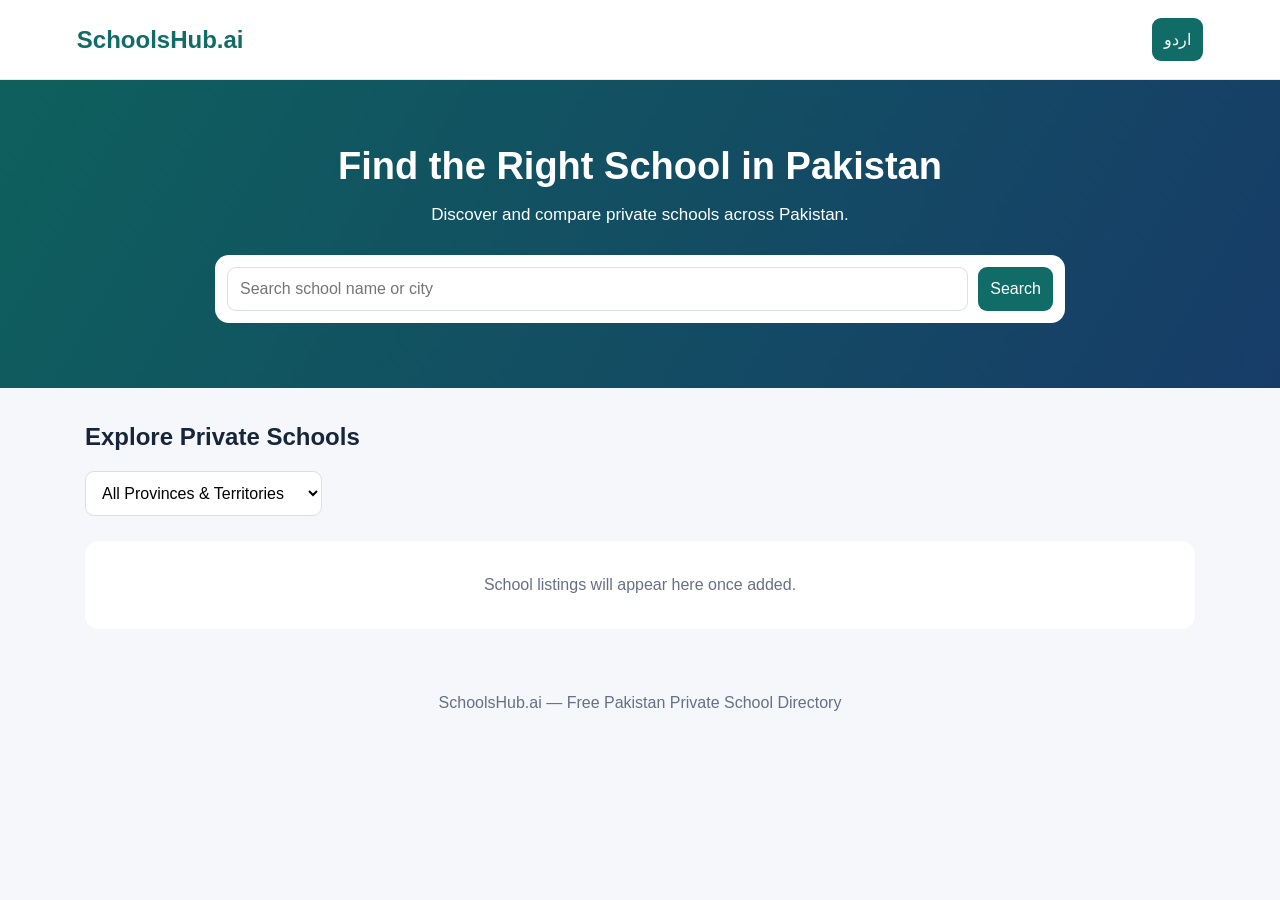
==== index.html @ f43ab143 "Create index.html" ====
<!DOCTYPE html>
<html lang="en">
<head>
<meta charset="UTF-8">
<meta name="viewport" content="width=device-width, initial-scale=1">
<title>SchoolsHub.ai | Pakistan School Directory</title>
<style>
*{box-sizing:border-box}
body{margin:0;font-family:Arial,sans-serif;background:#f5f7fb;color:#17253b}
header{background:#fff;padding:18px 6%;display:flex;justify-content:space-between;align-items:center;border-bottom:1px solid #e5e9f0}
.logo{font-size:24px;font-weight:bold;color:#116b66}
button,select,input{font:inherit;padding:12px;border:1px solid #d8e0e9;border-radius:9px}
button{cursor:pointer;background:#116b66;color:white;border:0}
.hero{background:linear-gradient(120deg,#0e605d,#173c68);color:white;text-align:center;padding:65px 20px}
.hero h1{font-size:38px;margin:0 0 15px}
.hero p{font-size:17px}
.search{display:flex;gap:10px;max-width:850px;margin:30px auto 0;background:white;padding:12px;border-radius:14px}
.search input{flex:1;min-width:0}
main{max-width:1150px;margin:35px auto;padding:0 20px}
.filters{display:flex;gap:12px;flex-wrap:wrap;margin-bottom:25px}
.filters select{background:white;min-width:180px}
.grid{display:grid;grid-template-columns:repeat(auto-fit,minmax(260px,1fr));gap:20px}
.card{background:white;border:1px solid #e6eaf0;border-radius:15px;padding:25px}
.card h3{margin-top:0;color:#116b66}
.tag{display:inline-block;background:#e3f4ef;color:#116b66;padding:7px 12px;border-radius:20px;font-size:12px}
.empty{background:white;border-radius:14px;padding:35px;text-align:center;color:#667085}
footer{text-align:center;padding:30px;color:#667085}
@media(max-width:600px){.search{flex-direction:column}.hero h1{font-size:29px}}
</style>
</head>
<body>
<header>
  <div class="logo">SchoolsHub.ai</div>
  <button onclick="toggleLanguage()" id="langBtn">اردو</button>
</header>

<section class="hero">
  <h1 id="heading">Find the Right School in Pakistan</h1>
  <p id="subtitle">Discover and compare private schools across Pakistan.</p>
  <div class="search">
    <input id="searchInput" placeholder="Search school name or city">
    <button id="searchBtn" onclick="renderSchools()">Search</button>
  </div>
</section>

<main>
  <h2 id="sectionTitle">Explore Private Schools</h2>
  <div class="filters">
    <select id="province" onchange="renderSchools()">
      <option value="">All Provinces & Territories</option>
      <option>Punjab</option>
      <option>Sindh</option>
      <option>Khyber Pakhtunkhwa</option>
      <option>Balochistan</option>
      <option>Islamabad Capital Territory</option>
      <option>Gilgit-Baltistan</option>
      <option>Azad Jammu & Kashmir</option>
    </select>
  </div>
  <div id="results" class="grid"></div>
</main>

<footer>SchoolsHub.ai — Free Pakistan Private School Directory</footer>

<script>
let language="en";
let schools=[]; // Real schools will load from Supabase later.

function renderSchools(){
 const results=document.getElementById("results");
 const term=document.getElementById("searchInput").value.toLowerCase();
 const province=document.getElementById("province").value;
 const matches=schools.filter(s=>
   (!province||s.province===province)&&
   (!term||(s.name+" "+s.city).toLowerCase().includes(term))
 );
 results.innerHTML="";
 if(!matches.length){
   const empty=document.createElement("div");
   empty.className="empty";
   empty.textContent=language==="en"
     ?"School listings will appear here once added."
     :"اسکولوں کی معلومات شامل ہونے کے بعد یہاں نظر آئیں گی۔";
   results.appendChild(empty);
   return;
 }
 matches.forEach(s=>{
   const card=document.createElement("div");
   card.className="card";
   const name=document.createElement("h3");
   name.textContent=s.name;
   const location=document.createElement("p");
   location.textContent=s.city+", "+s.province;
   const tag=document.createElement("span");
   tag.className="tag";
   tag.textContent="Private School";
   card.append(name,location,tag);
   results.appendChild(card);
 });
}
function toggleLanguage(){
 language=language==="en"?"ur":"en";
 document.documentElement.lang=language;
 document.body.dir=language==="ur"?"rtl":"ltr";
 document.getElementById("langBtn").textContent=language==="en"?"اردو":"English";
 document.getElementById("heading").textContent=language==="en"
   ?"Find the Right School in Pakistan":"پاکستان میں بہترین اسکول تلاش کریں";
 document.getElementById("subtitle").textContent=language==="en"
   ?"Discover and compare private schools across Pakistan."
   :"پاکستان بھر کے نجی اسکول تلاش کریں اور موازنہ کریں۔";
 document.getElementById("sectionTitle").textContent=language==="en"
   ?"Explore Private Schools":"نجی اسکول تلاش کریں";
 document.getElementById("searchBtn").textContent=language==="en"?"Search":"تلاش کریں";
 document.getElementById("searchInput").placeholder=language==="en"
   ?"Search school name or city":"اسکول یا شہر کا نام لکھیں";
 document.getElementById("province").options[0].text=language==="en"
   ?"All Provinces & Territories":"تمام صوبے اور علاقے";
 renderSchools();
}
document.getElementById("searchInput").addEventListener("input",renderSchools);
renderSchools();
</script>
</body>
</html>
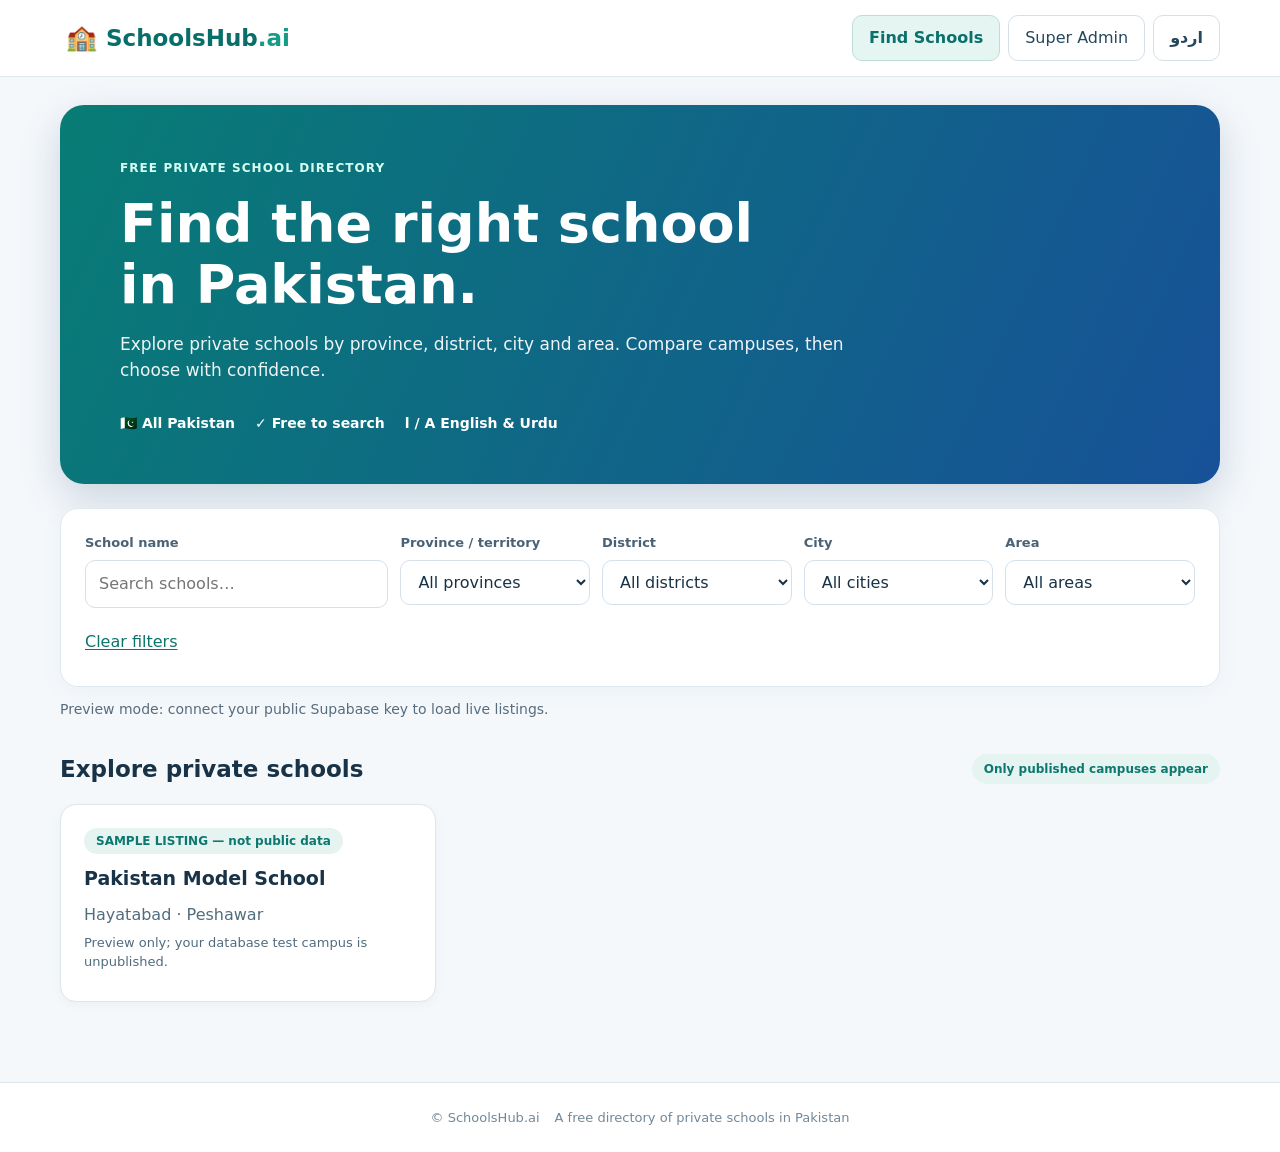
==== commit ddc1cec8: "Update SchoolsHub.ai website and Super Admin dashboard" ====
--- a/index.html
+++ b/index.html
@@ -1,125 +1,79 @@
-
-<!DOCTYPE html>
+<!doctype html>
 <html lang="en">
 <head>
-<meta charset="UTF-8">
-<meta name="viewport" content="width=device-width, initial-scale=1">
-<title>SchoolsHub.ai | Pakistan School Directory</title>
-<style>
-*{box-sizing:border-box}
-body{margin:0;font-family:Arial,sans-serif;background:#f5f7fb;color:#17253b}
-header{background:#fff;padding:18px 6%;display:flex;justify-content:space-between;align-items:center;border-bottom:1px solid #e5e9f0}
-.logo{font-size:24px;font-weight:bold;color:#116b66}
-button,select,input{font:inherit;padding:12px;border:1px solid #d8e0e9;border-radius:9px}
-button{cursor:pointer;background:#116b66;color:white;border:0}
-.hero{background:linear-gradient(120deg,#0e605d,#173c68);color:white;text-align:center;padding:65px 20px}
-.hero h1{font-size:38px;margin:0 0 15px}
-.hero p{font-size:17px}
-.search{display:flex;gap:10px;max-width:850px;margin:30px auto 0;background:white;padding:12px;border-radius:14px}
-.search input{flex:1;min-width:0}
-main{max-width:1150px;margin:35px auto;padding:0 20px}
-.filters{display:flex;gap:12px;flex-wrap:wrap;margin-bottom:25px}
-.filters select{background:white;min-width:180px}
-.grid{display:grid;grid-template-columns:repeat(auto-fit,minmax(260px,1fr));gap:20px}
-.card{background:white;border:1px solid #e6eaf0;border-radius:15px;padding:25px}
-.card h3{margin-top:0;color:#116b66}
-.tag{display:inline-block;background:#e3f4ef;color:#116b66;padding:7px 12px;border-radius:20px;font-size:12px}
-.empty{background:white;border-radius:14px;padding:35px;text-align:center;color:#667085}
-footer{text-align:center;padding:30px;color:#667085}
-@media(max-width:600px){.search{flex-direction:column}.hero h1{font-size:29px}}
-</style>
+<meta charset="utf-8" />
+<meta name="viewport" content="width=device-width, initial-scale=1" />
+<title>SchoolsHub.ai | Pakistan's private school directory</title>
+<meta name="description" content="Discover private schools across Pakistan. Search in English and Urdu." />
+<link rel="stylesheet" href="styles.css" />
 </head>
 <body>
-<header>
-  <div class="logo">SchoolsHub.ai</div>
-  <button onclick="toggleLanguage()" id="langBtn">اردو</button>
+<header class="topbar">
+  <div class="topinner">
+    <button class="brand" id="homeLink" type="button"><span class="logo">🏫</span><span>SchoolsHub<span class="branddot">.ai</span></span></button>
+    <nav aria-label="Main navigation">
+      <button class="navbtn active" id="navDirectory" type="button" data-i18n="directory">Find Schools</button>
+      <button class="navbtn" id="navAdmin" type="button" data-i18n="admin">Super Admin</button>
+      <button class="navbtn lang" id="languageButton" type="button" aria-label="Switch language">اردو</button>
+    </nav>
+  </div>
 </header>
-
-<section class="hero">
-  <h1 id="heading">Find the Right School in Pakistan</h1>
-  <p id="subtitle">Discover and compare private schools across Pakistan.</p>
-  <div class="search">
-    <input id="searchInput" placeholder="Search school name or city">
-    <button id="searchBtn" onclick="renderSchools()">Search</button>
-  </div>
-</section>
-
 <main>
-  <h2 id="sectionTitle">Explore Private Schools</h2>
-  <div class="filters">
-    <select id="province" onchange="renderSchools()">
-      <option value="">All Provinces & Territories</option>
-      <option>Punjab</option>
-      <option>Sindh</option>
-      <option>Khyber Pakhtunkhwa</option>
-      <option>Balochistan</option>
-      <option>Islamabad Capital Territory</option>
-      <option>Gilgit-Baltistan</option>
-      <option>Azad Jammu & Kashmir</option>
-    </select>
-  </div>
-  <div id="results" class="grid"></div>
+  <section id="directoryView">
+    <div class="hero">
+      <div class="herotag" data-i18n="freeTag">FREE PRIVATE SCHOOL DIRECTORY</div>
+      <h1 data-i18n="heroTitle">Find the right school in Pakistan.</h1>
+      <p data-i18n="heroText">Explore private schools by province, district, city and area. Compare campuses, then choose with confidence.</p>
+      <div class="heroStats"><span>🇵🇰 <span data-i18n="wholePakistan">All Pakistan</span></span><span>✓ <span data-i18n="freeForever">Free to search</span></span><span>ا / A <span data-i18n="bilingual">English & Urdu</span></span></div>
+    </div>
+    <section class="searchpanel" aria-label="School filters">
+      <div class="searchgrid">
+        <label><span data-i18n="schoolName">School name</span><input id="nameFilter" data-ph="searchSchool" placeholder="Search schools…" autocomplete="off" /></label>
+        <label><span data-i18n="province">Province / territory</span><select id="provinceFilter"><option value="" data-i18n="allProvinces">All provinces</option></select></label>
+        <label><span data-i18n="district">District</span><select id="districtFilter"><option value="" data-i18n="allDistricts">All districts</option></select></label>
+        <label><span data-i18n="city">City</span><select id="cityFilter"><option value="" data-i18n="allCities">All cities</option></select></label>
+        <label><span data-i18n="area">Area</span><select id="areaFilter"><option value="" data-i18n="allAreas">All areas</option></select></label>
+      </div>
+      <div class="filterbottom"><button class="textbutton" id="clearFilters" type="button" data-i18n="clearFilters">Clear filters</button><span id="searchCount" class="secondary" role="status"></span></div>
+    </section>
+    <div id="publicNotice" class="status" role="status"></div>
+    <div class="resulttop"><h2 data-i18n="explore">Explore private schools</h2><span class="labelchip" data-i18n="verifiedOnly">Only published campuses appear</span></div>
+    <div class="cards" id="schoolCards"></div>
+  </section>
+  <section id="adminView" hidden>
+    <div class="adminhead"><div><span class="eyebrow" data-i18n="adminArea">SCHOOL MANAGEMENT</span><h1 data-i18n="adminDashboard">Super Admin dashboard</h1><p class="secondary" data-i18n="adminIntro">Manage private schools and campuses with your authorized account.</p></div><button type="button" class="outlined" id="adminSignOut" hidden data-i18n="signOut">Sign out</button></div>
+    <div id="setupPanel" class="panel">
+      <h2 data-i18n="connectTitle">Connect to your Supabase project</h2>
+      <p class="secondary" data-i18n="connectExpl">Enter your project URL and its public <strong>publishable</strong> key. Never enter secret or service-role keys here.</p>
+      <form id="configForm" class="formgrid">
+        <label><span>Supabase Project URL</span><input id="setupUrl" type="url" value="https://xmzrevedabfoehqrfi.supabase.co" required /></label>
+        <label><span>Publishable key (starts with sb_publishable_)</span><input id="setupKey" type="text" autocomplete="off" placeholder="sb_publishable_..." required /></label>
+        <div class="full formrow"><button class="primary" type="submit" data-i18n="connect">Connect</button><small class="secondary">These settings are stored in this browser for your own preview. They are not uploaded to GitHub by this page.</small></div>
+      </form>
+      <div class="status" id="configMessage" role="status"></div>
+    </div>
+    <div id="loginPanel" class="panel" hidden>
+      <div class="panelhead"><div><h2 data-i18n="adminSignIn">Administrator sign in</h2><p class="secondary" data-i18n="signInDesc">Use the Supabase Authentication account you created for SchoolsHub.ai.</p></div><button id="changeConnection" class="textbutton" type="button" data-i18n="connection">Connection settings</button></div>
+      <form id="loginForm" class="formgrid compact">
+        <label><span data-i18n="email">Email</span><input type="email" id="loginEmail" autocomplete="username" required /></label>
+        <label><span data-i18n="password">Password</span><input type="password" id="loginPassword" autocomplete="current-password" required /></label>
+        <div class="full"><button class="primary" id="loginButton" type="submit" data-i18n="signIn">Sign in</button></div>
+      </form>
+      <div class="status" id="loginMessage" role="status"></div>
+    </div>
+    <div id="adminData" hidden>
+      <div class="metrics"><div class="metric"><span data-i18n="schools">Schools</span><strong id="schoolMetric">—</strong></div><div class="metric"><span data-i18n="campuses">Campuses</span><strong id="campusMetric">—</strong></div><div class="metric"><span data-i18n="published">Published campuses</span><strong id="publishedMetric">—</strong></div></div>
+      <div class="admincolumns">
+        <section class="panel"><div class="panelhead"><h2 data-i18n="manageSchools">Manage schools</h2><button class="outlined" id="addSchoolButton" type="button" data-i18n="addSchool">+ Add school</button></div><div id="schoolManagement" class="dataitems"></div></section>
+        <section class="panel"><div class="panelhead"><h2 data-i18n="manageCampuses">Manage campuses</h2><button class="outlined" id="addCampusButton" type="button" data-i18n="addCampus">+ Add campus</button></div><div id="campusManagement" class="dataitems"></div></section>
+      </div>
+      <div id="adminMessage" class="status" role="status"></div>
+    </div>
+    <div id="blockedPanel" class="panel" hidden><h2 data-i18n="accessCheck">Administrator access check</h2><p id="blockedText"></p><button id="retryAdmin" class="outlined" type="button" data-i18n="retry">Try again</button><button id="blockedSignout" class="textbutton" type="button" data-i18n="signOut">Sign out</button></div>
+  </section>
 </main>
-
-<footer>SchoolsHub.ai — Free Pakistan Private School Directory</footer>
-
-<script>
-let language="en";
-let schools=[]; // Real schools will load from Supabase later.
-
-function renderSchools(){
- const results=document.getElementById("results");
- const term=document.getElementById("searchInput").value.toLowerCase();
- const province=document.getElementById("province").value;
- const matches=schools.filter(s=>
-   (!province||s.province===province)&&
-   (!term||(s.name+" "+s.city).toLowerCase().includes(term))
- );
- results.innerHTML="";
- if(!matches.length){
-   const empty=document.createElement("div");
-   empty.className="empty";
-   empty.textContent=language==="en"
-     ?"School listings will appear here once added."
-     :"اسکولوں کی معلومات شامل ہونے کے بعد یہاں نظر آئیں گی۔";
-   results.appendChild(empty);
-   return;
- }
- matches.forEach(s=>{
-   const card=document.createElement("div");
-   card.className="card";
-   const name=document.createElement("h3");
-   name.textContent=s.name;
-   const location=document.createElement("p");
-   location.textContent=s.city+", "+s.province;
-   const tag=document.createElement("span");
-   tag.className="tag";
-   tag.textContent="Private School";
-   card.append(name,location,tag);
-   results.appendChild(card);
- });
-}
-function toggleLanguage(){
- language=language==="en"?"ur":"en";
- document.documentElement.lang=language;
- document.body.dir=language==="ur"?"rtl":"ltr";
- document.getElementById("langBtn").textContent=language==="en"?"اردو":"English";
- document.getElementById("heading").textContent=language==="en"
-   ?"Find the Right School in Pakistan":"پاکستان میں بہترین اسکول تلاش کریں";
- document.getElementById("subtitle").textContent=language==="en"
-   ?"Discover and compare private schools across Pakistan."
-   :"پاکستان بھر کے نجی اسکول تلاش کریں اور موازنہ کریں۔";
- document.getElementById("sectionTitle").textContent=language==="en"
-   ?"Explore Private Schools":"نجی اسکول تلاش کریں";
- document.getElementById("searchBtn").textContent=language==="en"?"Search":"تلاش کریں";
- document.getElementById("searchInput").placeholder=language==="en"
-   ?"Search school name or city":"اسکول یا شہر کا نام لکھیں";
- document.getElementById("province").options[0].text=language==="en"
-   ?"All Provinces & Territories":"تمام صوبے اور علاقے";
- renderSchools();
-}
-document.getElementById("searchInput").addEventListener("input",renderSchools);
-renderSchools();
-</script>
+<div class="overlay" id="modalOverlay" hidden><div class="modal" role="dialog" aria-modal="true" aria-labelledby="modalTitle"><div class="panelhead"><h2 id="modalTitle">School</h2><button id="closeModal" type="button" class="iconbutton" aria-label="Close">✕</button></div><div id="modalBody"></div></div></div>
+<footer><span>© SchoolsHub.ai</span><span data-i18n="footerText">A free directory of private schools in Pakistan</span></footer>
+<script src="config.js"></script><script src="app.js" defer></script>
 </body>
 </html>
--- a/styles.css
+++ b/styles.css
@@ -0,0 +1 @@
+:root{font-family:Inter,system-ui,-apple-system,BlinkMacSystemFont,"Segoe UI",sans-serif;color:#183347;background:#f5f8fb;font-synthesis:none;line-height:1.5}*{box-sizing:border-box}body{margin:0}button,input,select,textarea{font:inherit}button{cursor:pointer}button:disabled{opacity:.55;cursor:not-allowed}input,select,textarea{background:#fff;border:1px solid #d5e0ea;padding:11px 13px;border-radius:10px;max-width:100%;width:100%;outline-color:#168477;color:#173246}textarea{min-height:95px;resize:vertical}label span{font-size:13px;font-weight:650;color:#496276;display:block;margin-bottom:7px}.topbar{background:#fff;border-bottom:1px solid #dfe9ed}.topinner{max-width:1200px;margin:auto;padding:15px 20px;display:flex;align-items:center;justify-content:space-between;gap:16px}.brand{display:flex;gap:9px;align-items:center;border:0;background:none;color:#086e69;font-size:23px;font-weight:800;white-space:nowrap}.logo{font-size:25px}.branddot{color:#159c86}.topinner nav{display:flex;align-items:center;gap:8px}.navbtn,.outlined{border:1px solid #d4dfe6;background:#fff;color:#26485c;padding:10px 16px;border-radius:10px}.navbtn.active{background:#e5f6f2;border-color:#bbdfd6;color:#0a706b;font-weight:700}.navbtn.lang{font-weight:700}.primary{border:1px solid #087a70;background:#0b8177;border-radius:10px;color:white;padding:11px 20px;font-weight:650}.primary:hover{background:#086e65}.outlined{font-weight:600}.outlined:hover{background:#eef8f5}main{max-width:1200px;margin:0 auto;padding:28px 20px 80px;min-height:80vh}.hero{border-radius:24px;background:linear-gradient(115deg,#087c75,#175198);color:#fff;padding:50px clamp(20px,5vw,60px);box-shadow:0 14px 40px #123d6430}.herotag,.eyebrow{display:inline-block;font-size:12px;font-weight:750;letter-spacing:.09em;color:#d6fff3}.eyebrow{color:#087f75}.hero h1{font-size:clamp(31px,4.3vw,54px);line-height:1.13;max-width:700px;margin:14px 0}.hero p{font-size:17px;max-width:780px;opacity:.93}.heroStats{margin-top:30px;display:flex;flex-wrap:wrap;gap:20px;font-size:14px;font-weight:600}.searchpanel,.panel{border:1px solid #deeaef;background:white;padding:24px;border-radius:18px;box-shadow:0 4px 24px #1d56710b}.searchpanel{margin-top:24px}.searchgrid{display:grid;grid-template-columns:1.6fr repeat(4,1fr);gap:12px}.searchgrid label{min-width:0}.filterbottom{display:flex;justify-content:space-between;align-items:center;margin-top:14px;gap:10px}.secondary{color:#657e90}.textbutton{color:#0b746b;border:0;background:transparent;padding:8px 0;text-decoration:underline;text-underline-offset:2px}.status{font-size:14px;color:#576c7e;margin:12px 0}.status.error{color:#a22727}.status.ok{color:#087361}.resulttop{display:flex;align-items:center;justify-content:space-between;gap:12px;margin:32px 0 18px}.resulttop h2{margin:0;font-size:23px}.labelchip,.tag{background:#e5f4f0;color:#0c786f;border-radius:999px;font-size:12px;font-weight:650;padding:6px 12px}.cards{display:grid;grid-template-columns:repeat(3,minmax(0,1fr));gap:16px}.schoolcard,.empty{background:white;border:1px solid #dce7eb;border-radius:16px;padding:23px;box-shadow:0 3px 10px #193f620b}.schoolcard h3{font-size:19px;margin:12px 0 10px}.schoolcard p{color:#516c7d;margin:6px 0}.schoolcard .small{font-size:13px}.empty{grid-column:1/-1;text-align:center;color:#617c89;padding:45px}.adminhead{display:flex;justify-content:space-between;align-items:center;margin:10px 0 22px;gap:15px}.adminhead h1{font-size:32px;margin:6px 0 0}.adminhead p{margin-top:5px}.panel{margin:16px 0}.panel h2{font-size:20px;margin:0 0 12px}.panelhead{display:flex;align-items:center;justify-content:space-between;gap:12px}.panelhead h2{margin:0}.formgrid{display:grid;grid-template-columns:1fr 1fr;gap:17px}.formgrid .full{grid-column:1/-1}.formgrid.compact{max-width:700px}.formrow{display:flex;align-items:center;gap:14px;flex-wrap:wrap}.metrics{display:grid;grid-template-columns:repeat(3,1fr);gap:14px}.metric{background:white;border:1px solid #deeaef;border-radius:16px;padding:24px}.metric span{display:block;color:#5e7686;font-size:14px}.metric strong{display:block;color:#08786d;font-size:36px;margin-top:5px}.admincolumns{display:grid;grid-template-columns:1fr 1fr;gap:18px}.dataitems{margin-top:18px;display:grid;gap:10px;max-height:520px;overflow:auto}.dataitem{border:1px solid #e3edf0;border-radius:12px;padding:13px}.dataitem strong{display:block}.dataitem p{color:#607788;font-size:13px;margin:6px 0}.dataitem .actions{display:flex;gap:10px;flex-wrap:wrap;margin-top:10px}.actionbtn{border:1px solid #d5e5e6;border-radius:8px;background:#f8fcfc;padding:6px 11px;font-size:13px;color:#0c706e}.actionbtn.warning{color:#995d10}.overlay{position:fixed;inset:0;background:#102939a6;display:flex;align-items:center;justify-content:center;padding:15px;z-index:30}.modal{width:min(660px,100%);max-height:91vh;overflow:auto;background:#fff;padding:24px;border-radius:18px;box-shadow:0 24px 75px #0b1d2d60}.iconbutton{background:transparent;border:0;font-size:20px;color:#476175}.modal .formgrid{margin-top:17px}footer{border-top:1px solid #dce6ec;background:white;color:#728899;display:flex;justify-content:center;gap:15px;flex-wrap:wrap;padding:25px;font-size:13px}[hidden]{display:none!important}body.rtl{text-align:right}body.rtl .topinner,body.rtl .panelhead,body.rtl .filterbottom{direction:rtl}@media(max-width:1100px){.searchgrid{grid-template-columns:repeat(3,1fr)}.cards{grid-template-columns:repeat(2,1fr)}}@media(max-width:720px){.topinner{flex-wrap:wrap}.topinner nav{width:100%;justify-content:space-between}.navbtn{padding:8px 10px}.hero{padding:35px 22px}.heroStats{gap:12px}.searchgrid,.formgrid,.metrics,.admincolumns,.cards{grid-template-columns:1fr}.resulttop{align-items:flex-start}.labelchip{max-width:160px}.adminhead{align-items:flex-start}.adminhead h1{font-size:27px}.panel{padding:18px}}
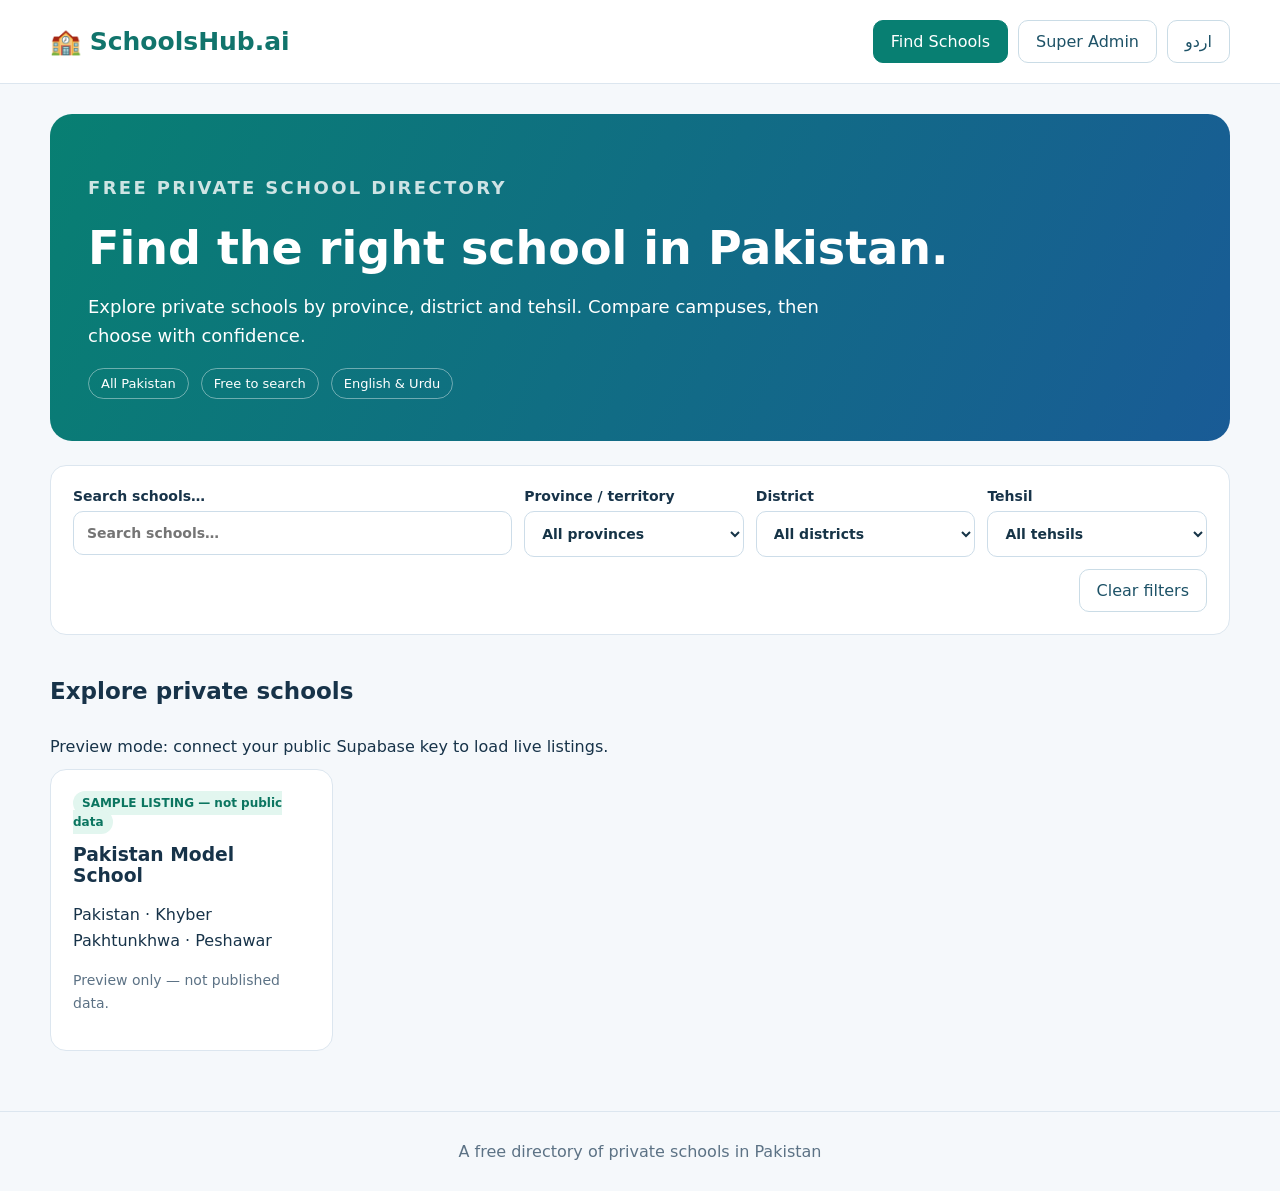
==== commit 2cc618ea: "Add Tehsil and Google Maps location to SchoolsHub.ai" ====
--- a/index.html
+++ b/index.html
@@ -1,79 +1,37 @@
 <!doctype html>
 <html lang="en">
 <head>
-<meta charset="utf-8" />
-<meta name="viewport" content="width=device-width, initial-scale=1" />
-<title>SchoolsHub.ai | Pakistan's private school directory</title>
-<meta name="description" content="Discover private schools across Pakistan. Search in English and Urdu." />
-<link rel="stylesheet" href="styles.css" />
+ <meta charset="utf-8" />
+ <meta name="viewport" content="width=device-width, initial-scale=1" />
+ <meta name="description" content="SchoolsHub.ai — find private schools across Pakistan by province, district and tehsil." />
+ <title>SchoolsHub.ai | Find Schools in Pakistan</title>
+ <style>
+ :root{font-family:system-ui,-apple-system,BlinkMacSystemFont,"Segoe UI",sans-serif;color:#173349;background:#f5f8fb;--teal:#087f72;--line:#dce6ef;--muted:#5c7285}
+ *{box-sizing:border-box} body{margin:0} [hidden]{display:none!important} button,input,select{font:inherit} button{cursor:pointer} button:disabled{opacity:.55;cursor:not-allowed}
+ a{color:var(--teal)} header{background:#fff;border-bottom:1px solid var(--line)} .topbar{max-width:1220px;margin:auto;padding:20px;display:flex;align-items:center;justify-content:space-between;gap:12px;flex-wrap:wrap}.brand{font-size:25px;font-weight:800;text-decoration:none;color:#11746c}nav{display:flex;gap:10px;flex-wrap:wrap}
+ button,.actionbtn,.maplink{border:1px solid #cadce6;background:#fff;border-radius:10px;padding:11px 17px;color:#1d5267;text-decoration:none;display:inline-block} button.active,.primary,.maplink{background:var(--teal);border-color:var(--teal);color:white}.outlined{background:white;color:#1d5267}.warning{color:#a23d30;border-color:#f1d1ce}
+ main{max-width:1220px;margin:auto;padding:30px 20px 60px} h1{font-size:clamp(28px,4vw,46px);margin:0 0 16px}h2{font-size:23px}h3{margin:8px 0}p{line-height:1.6}.hero{background:linear-gradient(115deg,#087f72,#195b96);color:white;border-radius:22px;padding:42px 38px}.hero p{max-width:750px;font-size:18px}.eyebrow{font-size:12px;font-weight:800;letter-spacing:.13em;opacity:.8}.hero .chips{display:flex;gap:12px;flex-wrap:wrap}.hero .chips span{border:1px solid #ffffff66;border-radius:99px;padding:7px 12px;font-size:13px}
+ .searchbox,.panel,.schoolcard,.metric,.dataitem{background:white;border:1px solid var(--line);border-radius:16px;padding:22px}.searchbox{margin:24px 0}.searchgrid{display:grid;grid-template-columns:2fr repeat(3,minmax(140px,1fr));gap:12px}label{display:flex;flex-direction:column;gap:7px;font-size:14px;font-weight:650}input,select{background:white;color:#163447;border:1px solid #cddde9;border-radius:10px;padding:13px;min-width:0;width:100%}input[readonly]{background:#edf3f7}.toolbar{margin-top:12px;display:flex;justify-content:flex-end}.secondary,.small{color:var(--muted);font-size:14px}.status{margin:10px 0}.status.error{color:#b42318}.status.ok{color:#077e55}.cards{display:grid;grid-template-columns:repeat(auto-fill,minmax(280px,1fr));gap:16px}.tag{background:#e2f6ef;color:#0b7560;font-weight:750;border-radius:999px;padding:5px 9px;font-size:12px}.schoolcard{min-height:190px}.schoolcard h3{margin-top:14px}.schoolcard .maplink{margin-top:5px}.empty{padding:34px;text-align:center;color:var(--muted);background:white;border:1px dashed #cddde9;border-radius:14px}.headline{display:flex;align-items:center;justify-content:space-between;gap:14px;flex-wrap:wrap}.metrics{display:grid;grid-template-columns:repeat(3,1fr);gap:12px;margin:20px 0}.metric strong{font-size:32px;display:block;color:var(--teal)}.management{display:grid;grid-template-columns:1fr 1fr;gap:18px}.panelhead{display:flex;justify-content:space-between;align-items:center;gap:10px;flex-wrap:wrap}.dataitem{padding:16px;margin:12px 0}.dataitem p{margin:6px 0}.actions{margin-top:10px}.formgrid{display:grid;grid-template-columns:1fr 1fr;gap:15px;max-height:70vh;overflow:auto;padding:3px}.formgrid .full{grid-column:1/-1}.formrow{display:flex;gap:10px;align-items:center}.panel form{display:grid;gap:14px;max-width:540px}.panel{margin:18px 0}.notice{background:#fff5de;border:1px solid #ebd7ad;border-radius:9px;padding:12px}.modalOverlay{position:fixed;inset:0;background:#123244aa;display:grid;place-items:center;padding:20px;z-index:20}.modal{width:min(100%,710px);background:white;border-radius:20px;padding:26px;box-shadow:0 18px 90px #0003}.modalheading{display:flex;justify-content:space-between;align-items:center;margin-bottom:18px}.modalheading h2{margin:0}footer{text-align:center;padding:30px;color:var(--muted);border-top:1px solid var(--line)}
+ @media(max-width:820px){.searchgrid{grid-template-columns:repeat(2,1fr)}.management{grid-template-columns:1fr}}@media(max-width:520px){.searchgrid,.metrics,.formgrid{grid-template-columns:1fr}.formgrid .full{grid-column:auto}.hero{padding:30px 20px}.topbar{justify-content:center}}
+ </style>
 </head>
 <body>
-<header class="topbar">
-  <div class="topinner">
-    <button class="brand" id="homeLink" type="button"><span class="logo">🏫</span><span>SchoolsHub<span class="branddot">.ai</span></span></button>
-    <nav aria-label="Main navigation">
-      <button class="navbtn active" id="navDirectory" type="button" data-i18n="directory">Find Schools</button>
-      <button class="navbtn" id="navAdmin" type="button" data-i18n="admin">Super Admin</button>
-      <button class="navbtn lang" id="languageButton" type="button" aria-label="Switch language">اردو</button>
-    </nav>
-  </div>
-</header>
-<main>
+ <header><div class="topbar"><a class="brand" href="#" id="homeLink">🏫 SchoolsHub.ai</a><nav><button id="navDirectory" class="active" type="button" data-i18n="directory">Find Schools</button><button id="navAdmin" type="button" data-i18n="admin">Super Admin</button><button id="languageButton" type="button">اردو</button></nav></div></header>
+ <main>
   <section id="directoryView">
-    <div class="hero">
-      <div class="herotag" data-i18n="freeTag">FREE PRIVATE SCHOOL DIRECTORY</div>
-      <h1 data-i18n="heroTitle">Find the right school in Pakistan.</h1>
-      <p data-i18n="heroText">Explore private schools by province, district, city and area. Compare campuses, then choose with confidence.</p>
-      <div class="heroStats"><span>🇵🇰 <span data-i18n="wholePakistan">All Pakistan</span></span><span>✓ <span data-i18n="freeForever">Free to search</span></span><span>ا / A <span data-i18n="bilingual">English & Urdu</span></span></div>
-    </div>
-    <section class="searchpanel" aria-label="School filters">
-      <div class="searchgrid">
-        <label><span data-i18n="schoolName">School name</span><input id="nameFilter" data-ph="searchSchool" placeholder="Search schools…" autocomplete="off" /></label>
-        <label><span data-i18n="province">Province / territory</span><select id="provinceFilter"><option value="" data-i18n="allProvinces">All provinces</option></select></label>
-        <label><span data-i18n="district">District</span><select id="districtFilter"><option value="" data-i18n="allDistricts">All districts</option></select></label>
-        <label><span data-i18n="city">City</span><select id="cityFilter"><option value="" data-i18n="allCities">All cities</option></select></label>
-        <label><span data-i18n="area">Area</span><select id="areaFilter"><option value="" data-i18n="allAreas">All areas</option></select></label>
-      </div>
-      <div class="filterbottom"><button class="textbutton" id="clearFilters" type="button" data-i18n="clearFilters">Clear filters</button><span id="searchCount" class="secondary" role="status"></span></div>
-    </section>
-    <div id="publicNotice" class="status" role="status"></div>
-    <div class="resulttop"><h2 data-i18n="explore">Explore private schools</h2><span class="labelchip" data-i18n="verifiedOnly">Only published campuses appear</span></div>
-    <div class="cards" id="schoolCards"></div>
+   <div class="hero"><p class="eyebrow" data-i18n="freeTag">FREE PRIVATE SCHOOL DIRECTORY</p><h1 data-i18n="heroTitle">Find the right school in Pakistan.</h1><p data-i18n="heroText">Explore private schools by province, district and tehsil. Compare campuses, then choose with confidence.</p><div class="chips"><span data-i18n="wholePakistan">All Pakistan</span><span data-i18n="freeForever">Free to search</span><span data-i18n="bilingual">English &amp; Urdu</span></div></div>
+   <section class="searchbox"><div class="searchgrid"><label><span data-i18n="searchSchool">Search schools…</span><input id="nameFilter" data-ph="searchSchool" placeholder="Search schools…" /></label><label><span data-i18n="province">Province / territory</span><select id="provinceFilter"><option>All provinces</option></select></label><label><span data-i18n="district">District</span><select id="districtFilter"><option>All districts</option></select></label><label><span data-i18n="tehsil">Tehsil</span><select id="tehsilFilter"><option>All tehsils</option></select></label></div><div class="toolbar"><button id="clearFilters" type="button" data-i18n="clearFilters">Clear filters</button></div></section>
+   <div class="headline"><h2 data-i18n="explore">Explore private schools</h2><span class="secondary" id="searchCount"></span></div><p class="status" id="publicNotice"></p><div id="schoolCards" class="cards"></div>
   </section>
-  <section id="adminView" hidden>
-    <div class="adminhead"><div><span class="eyebrow" data-i18n="adminArea">SCHOOL MANAGEMENT</span><h1 data-i18n="adminDashboard">Super Admin dashboard</h1><p class="secondary" data-i18n="adminIntro">Manage private schools and campuses with your authorized account.</p></div><button type="button" class="outlined" id="adminSignOut" hidden data-i18n="signOut">Sign out</button></div>
-    <div id="setupPanel" class="panel">
-      <h2 data-i18n="connectTitle">Connect to your Supabase project</h2>
-      <p class="secondary" data-i18n="connectExpl">Enter your project URL and its public <strong>publishable</strong> key. Never enter secret or service-role keys here.</p>
-      <form id="configForm" class="formgrid">
-        <label><span>Supabase Project URL</span><input id="setupUrl" type="url" value="https://xmzrevedabfoehqrfi.supabase.co" required /></label>
-        <label><span>Publishable key (starts with sb_publishable_)</span><input id="setupKey" type="text" autocomplete="off" placeholder="sb_publishable_..." required /></label>
-        <div class="full formrow"><button class="primary" type="submit" data-i18n="connect">Connect</button><small class="secondary">These settings are stored in this browser for your own preview. They are not uploaded to GitHub by this page.</small></div>
-      </form>
-      <div class="status" id="configMessage" role="status"></div>
-    </div>
-    <div id="loginPanel" class="panel" hidden>
-      <div class="panelhead"><div><h2 data-i18n="adminSignIn">Administrator sign in</h2><p class="secondary" data-i18n="signInDesc">Use the Supabase Authentication account you created for SchoolsHub.ai.</p></div><button id="changeConnection" class="textbutton" type="button" data-i18n="connection">Connection settings</button></div>
-      <form id="loginForm" class="formgrid compact">
-        <label><span data-i18n="email">Email</span><input type="email" id="loginEmail" autocomplete="username" required /></label>
-        <label><span data-i18n="password">Password</span><input type="password" id="loginPassword" autocomplete="current-password" required /></label>
-        <div class="full"><button class="primary" id="loginButton" type="submit" data-i18n="signIn">Sign in</button></div>
-      </form>
-      <div class="status" id="loginMessage" role="status"></div>
-    </div>
-    <div id="adminData" hidden>
-      <div class="metrics"><div class="metric"><span data-i18n="schools">Schools</span><strong id="schoolMetric">—</strong></div><div class="metric"><span data-i18n="campuses">Campuses</span><strong id="campusMetric">—</strong></div><div class="metric"><span data-i18n="published">Published campuses</span><strong id="publishedMetric">—</strong></div></div>
-      <div class="admincolumns">
-        <section class="panel"><div class="panelhead"><h2 data-i18n="manageSchools">Manage schools</h2><button class="outlined" id="addSchoolButton" type="button" data-i18n="addSchool">+ Add school</button></div><div id="schoolManagement" class="dataitems"></div></section>
-        <section class="panel"><div class="panelhead"><h2 data-i18n="manageCampuses">Manage campuses</h2><button class="outlined" id="addCampusButton" type="button" data-i18n="addCampus">+ Add campus</button></div><div id="campusManagement" class="dataitems"></div></section>
-      </div>
-      <div id="adminMessage" class="status" role="status"></div>
-    </div>
-    <div id="blockedPanel" class="panel" hidden><h2 data-i18n="accessCheck">Administrator access check</h2><p id="blockedText"></p><button id="retryAdmin" class="outlined" type="button" data-i18n="retry">Try again</button><button id="blockedSignout" class="textbutton" type="button" data-i18n="signOut">Sign out</button></div>
+  <section id="adminView" hidden><p class="eyebrow" data-i18n="adminArea">SCHOOL MANAGEMENT</p><div class="headline"><div><h1 data-i18n="adminDashboard">Super Admin dashboard</h1><p class="secondary" data-i18n="adminIntro">Manage private schools and campuses with your authorized account.</p></div><button id="adminSignOut" type="button" hidden data-i18n="signOut">Sign out</button></div>
+   <section id="setupPanel" class="panel"><h2 data-i18n="connectTitle">Connect to your Supabase project</h2><p class="secondary" data-i18n="connectExpl">Enter your project URL and its public publishable key. Never enter secret or service-role keys here.</p><form id="configForm"><label>Supabase project URL<input type="url" id="setupUrl" required placeholder="https://project.supabase.co" /></label><label>Public publishable key<input type="text" id="setupKey" required autocomplete="off" placeholder="sb_publishable_..." /></label><button type="submit" class="primary" data-i18n="connect">Connect</button></form><p class="status" id="configMessage"></p></section>
+   <section id="loginPanel" class="panel" hidden><h2 data-i18n="adminSignIn">Administrator sign in</h2><p data-i18n="signInDesc">Use your Supabase Authentication account.</p><form id="loginForm"><label><span data-i18n="email">Email</span><input type="email" id="loginEmail" required autocomplete="username" /></label><label><span data-i18n="password">Password</span><input type="password" id="loginPassword" required autocomplete="current-password" /></label><button class="primary" type="submit" id="loginButton" data-i18n="signIn">Sign in</button></form><p id="loginMessage" class="status"></p><button id="changeConnection" type="button" data-i18n="connection">Connection settings</button></section>
+   <section id="blockedPanel" class="panel" hidden><h2 data-i18n="accessCheck">Administrator access check</h2><p id="blockedText"></p><div class="formrow"><button id="retryAdmin" type="button" data-i18n="retry">Try again</button><button id="blockedSignout" type="button" data-i18n="signOut">Sign out</button></div></section>
+   <section id="adminData" hidden><div class="metrics"><div class="metric"><span data-i18n="schools">Schools</span><strong id="schoolMetric">—</strong></div><div class="metric"><span data-i18n="campuses">Campuses</span><strong id="campusMetric">—</strong></div><div class="metric"><span data-i18n="published">Published campuses</span><strong id="publishedMetric">—</strong></div></div><p class="status" id="adminMessage"></p><div class="management"><section class="panel"><div class="panelhead"><h2 data-i18n="manageSchools">Manage schools</h2><button id="addSchoolButton" type="button" class="primary" data-i18n="addSchool">+ Add school</button></div><div id="schoolManagement"></div></section><section class="panel"><div class="panelhead"><h2 data-i18n="manageCampuses">Manage campuses</h2><button id="addCampusButton" type="button" class="primary" data-i18n="addCampus">+ Add campus</button></div><div id="campusManagement"></div></section></div></section>
   </section>
-</main>
-<div class="overlay" id="modalOverlay" hidden><div class="modal" role="dialog" aria-modal="true" aria-labelledby="modalTitle"><div class="panelhead"><h2 id="modalTitle">School</h2><button id="closeModal" type="button" class="iconbutton" aria-label="Close">✕</button></div><div id="modalBody"></div></div></div>
-<footer><span>© SchoolsHub.ai</span><span data-i18n="footerText">A free directory of private schools in Pakistan</span></footer>
-<script src="config.js"></script><script src="app.js" defer></script>
+ </main>
+ <footer data-i18n="footerText">A free directory of private schools in Pakistan</footer>
+ <div class="modalOverlay" id="modalOverlay" hidden><section class="modal"><div class="modalheading"><h2 id="modalTitle">Add campus</h2><button type="button" id="closeModal" aria-label="Close dialog">✕</button></div><div id="modalBody"></div></section></div>
+ <script src="config.js"></script><script src="app.js" defer></script>
 </body>
 </html>
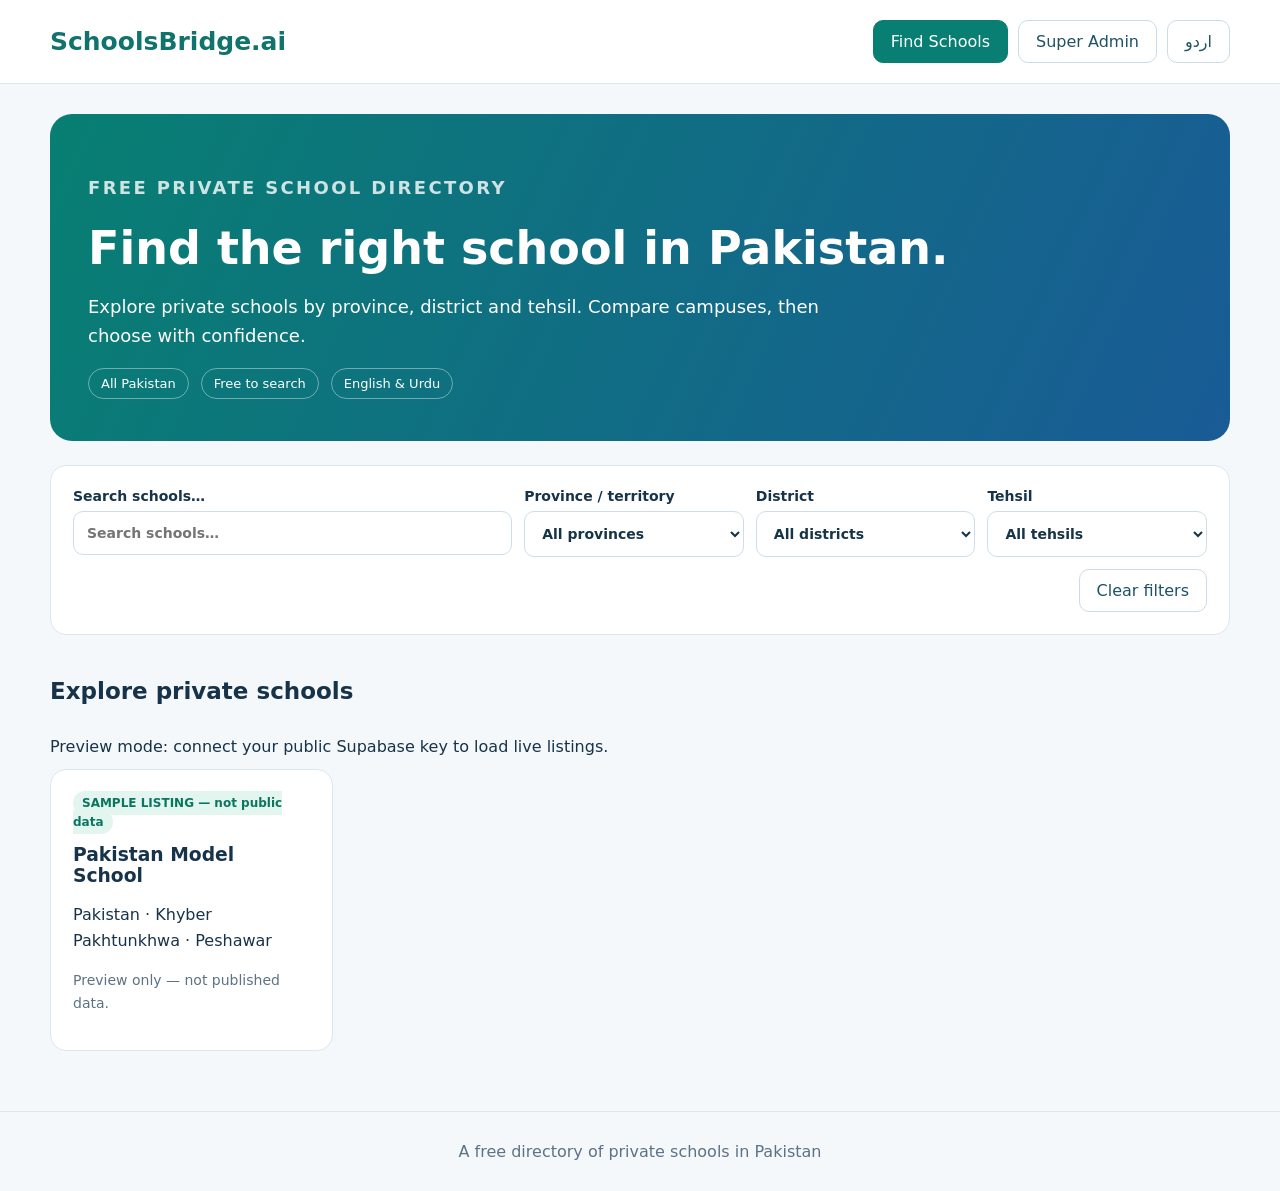
==== commit d2dab943: "Rename website to SchoolsBridge.ai" ====
--- a/index.html
+++ b/index.html
@@ -3,8 +3,8 @@
 <head>
  <meta charset="utf-8" />
  <meta name="viewport" content="width=device-width, initial-scale=1" />
- <meta name="description" content="SchoolsHub.ai — find private schools across Pakistan by province, district and tehsil." />
- <title>SchoolsHub.ai | Find Schools in Pakistan</title>
+ <meta name="description" content="SchoolsBridge.ai — find private schools across Pakistan by province, district and tehsil." />
+ <title>SchoolsBridge.ai | Find Schools in Pakistan</title>
  <style>
  :root{font-family:system-ui,-apple-system,BlinkMacSystemFont,"Segoe UI",sans-serif;color:#173349;background:#f5f8fb;--teal:#087f72;--line:#dce6ef;--muted:#5c7285}
  *{box-sizing:border-box} body{margin:0} [hidden]{display:none!important} button,input,select{font:inherit} button{cursor:pointer} button:disabled{opacity:.55;cursor:not-allowed}
@@ -16,7 +16,7 @@
  </style>
 </head>
 <body>
- <header><div class="topbar"><a class="brand" href="#" id="homeLink">🏫 SchoolsHub.ai</a><nav><button id="navDirectory" class="active" type="button" data-i18n="directory">Find Schools</button><button id="navAdmin" type="button" data-i18n="admin">Super Admin</button><button id="languageButton" type="button">اردو</button></nav></div></header>
+ <header><div class="topbar"><a class="brand" href="#" id="homeLink"> SchoolsBridge.ai</a><nav><button id="navDirectory" class="active" type="button" data-i18n="directory">Find Schools</button><button id="navAdmin" type="button" data-i18n="admin">Super Admin</button><button id="languageButton" type="button">اردو</button></nav></div></header>
  <main>
   <section id="directoryView">
    <div class="hero"><p class="eyebrow" data-i18n="freeTag">FREE PRIVATE SCHOOL DIRECTORY</p><h1 data-i18n="heroTitle">Find the right school in Pakistan.</h1><p data-i18n="heroText">Explore private schools by province, district and tehsil. Compare campuses, then choose with confidence.</p><div class="chips"><span data-i18n="wholePakistan">All Pakistan</span><span data-i18n="freeForever">Free to search</span><span data-i18n="bilingual">English &amp; Urdu</span></div></div>
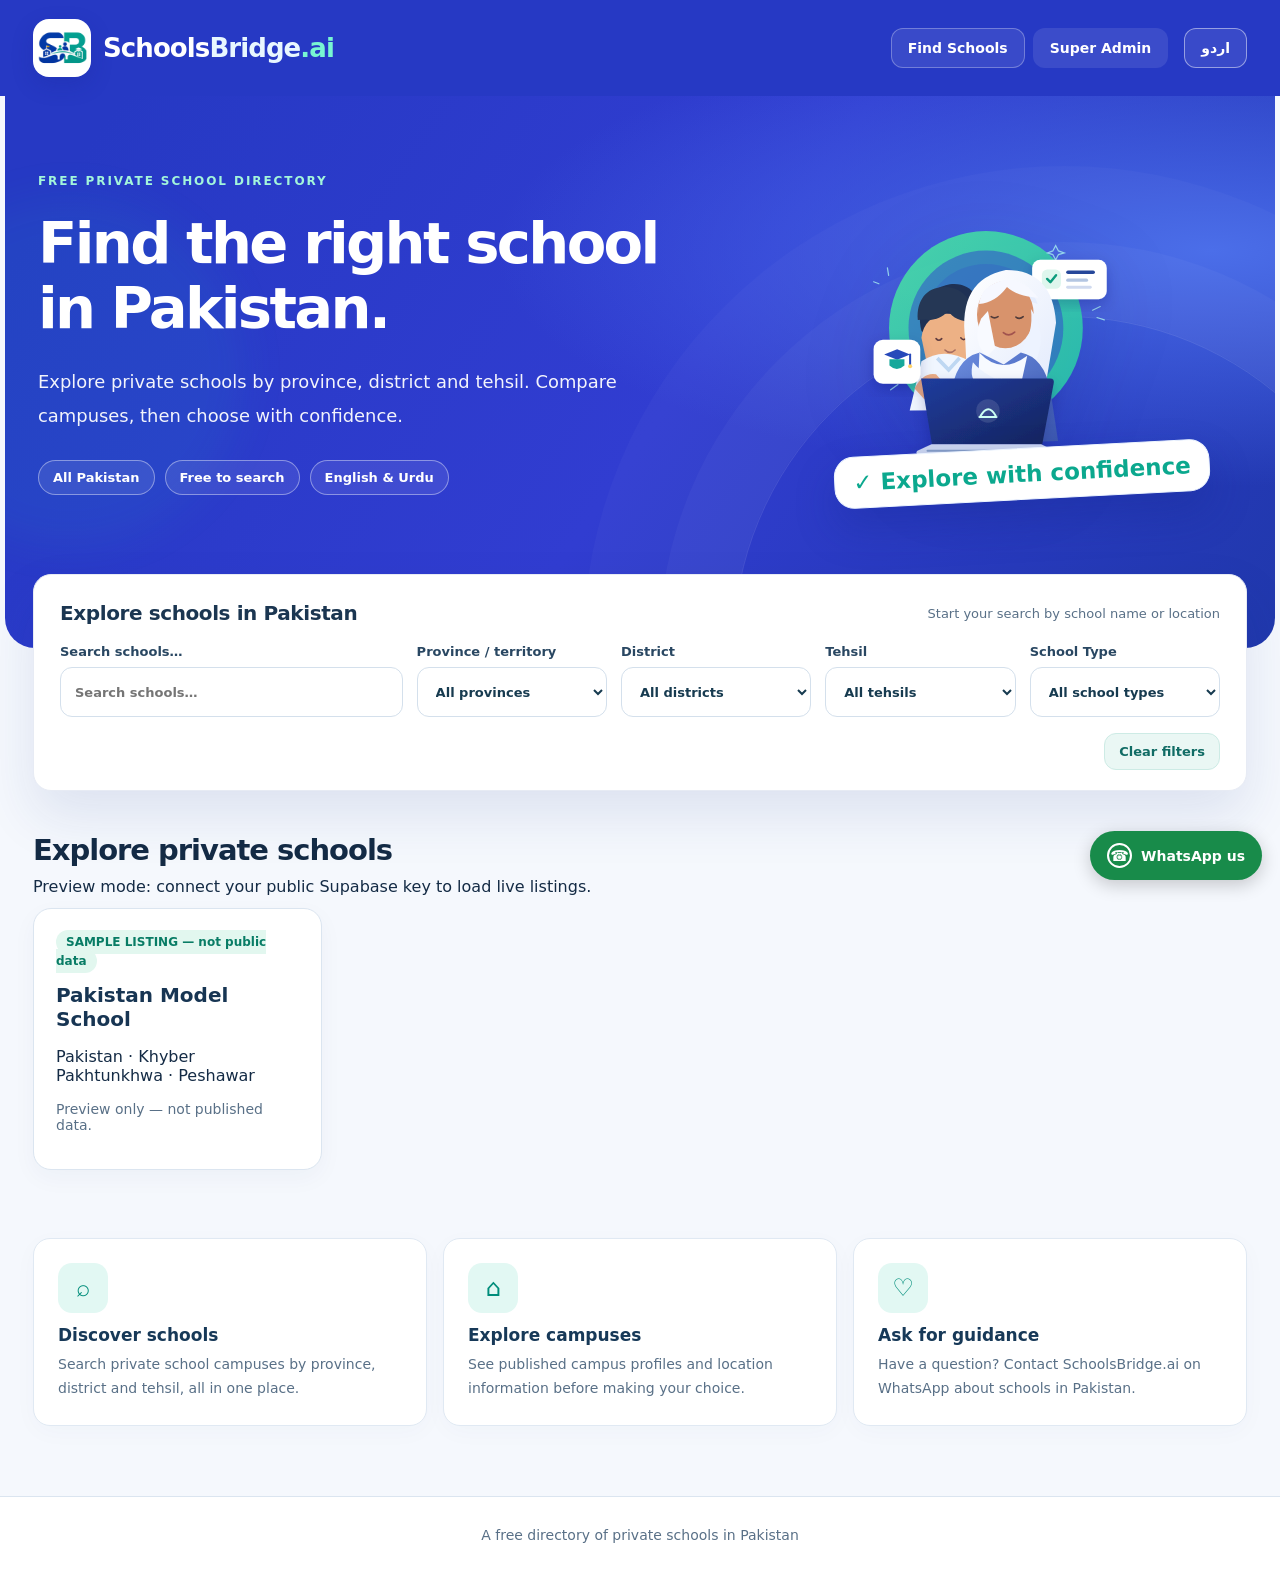
==== commit c822d14d: "Redesign SchoolsBridge.ai homepage with new logo" ====
--- a/index.html
+++ b/index.html
@@ -5,23 +5,60 @@
  <meta name="viewport" content="width=device-width, initial-scale=1" />
  <meta name="description" content="SchoolsBridge.ai — find private schools across Pakistan by province, district and tehsil." />
  <title>SchoolsBridge.ai | Find Schools in Pakistan</title>
+ <link rel="icon" href="schoolsbridge-mark.png" type="image/png" />
  <style>
- :root{font-family:system-ui,-apple-system,BlinkMacSystemFont,"Segoe UI",sans-serif;color:#173349;background:#f5f8fb;--teal:#087f72;--line:#dce6ef;--muted:#5c7285}
- *{box-sizing:border-box} body{margin:0} [hidden]{display:none!important} button,input,select{font:inherit} button{cursor:pointer} button:disabled{opacity:.55;cursor:not-allowed}
- a{color:var(--teal)} header{background:#fff;border-bottom:1px solid var(--line)} .topbar{max-width:1220px;margin:auto;padding:20px;display:flex;align-items:center;justify-content:space-between;gap:12px;flex-wrap:wrap}.brand{font-size:25px;font-weight:800;text-decoration:none;color:#11746c}nav{display:flex;gap:10px;flex-wrap:wrap}
- button,.actionbtn,.maplink{border:1px solid #cadce6;background:#fff;border-radius:10px;padding:11px 17px;color:#1d5267;text-decoration:none;display:inline-block} button.active,.primary,.maplink{background:var(--teal);border-color:var(--teal);color:white}.outlined{background:white;color:#1d5267}.warning{color:#a23d30;border-color:#f1d1ce}
- main{max-width:1220px;margin:auto;padding:30px 20px 60px} h1{font-size:clamp(28px,4vw,46px);margin:0 0 16px}h2{font-size:23px}h3{margin:8px 0}p{line-height:1.6}.hero{background:linear-gradient(115deg,#087f72,#195b96);color:white;border-radius:22px;padding:42px 38px}.hero p{max-width:750px;font-size:18px}.eyebrow{font-size:12px;font-weight:800;letter-spacing:.13em;opacity:.8}.hero .chips{display:flex;gap:12px;flex-wrap:wrap}.hero .chips span{border:1px solid #ffffff66;border-radius:99px;padding:7px 12px;font-size:13px}
- .searchbox,.panel,.schoolcard,.metric,.dataitem{background:white;border:1px solid var(--line);border-radius:16px;padding:22px}.searchbox{margin:24px 0}.searchgrid{display:grid;grid-template-columns:2fr repeat(3,minmax(140px,1fr));gap:12px}label{display:flex;flex-direction:column;gap:7px;font-size:14px;font-weight:650}input,select{background:white;color:#163447;border:1px solid #cddde9;border-radius:10px;padding:13px;min-width:0;width:100%}input[readonly]{background:#edf3f7}.toolbar{margin-top:12px;display:flex;justify-content:flex-end}.secondary,.small{color:var(--muted);font-size:14px}.status{margin:10px 0}.status.error{color:#b42318}.status.ok{color:#077e55}.cards{display:grid;grid-template-columns:repeat(auto-fill,minmax(280px,1fr));gap:16px}.tag{background:#e2f6ef;color:#0b7560;font-weight:750;border-radius:999px;padding:5px 9px;font-size:12px}.schoolcard{min-height:190px}.schoolcard h3{margin-top:14px}.schoolcard .maplink{margin-top:5px}.empty{padding:34px;text-align:center;color:var(--muted);background:white;border:1px dashed #cddde9;border-radius:14px}.headline{display:flex;align-items:center;justify-content:space-between;gap:14px;flex-wrap:wrap}.metrics{display:grid;grid-template-columns:repeat(3,1fr);gap:12px;margin:20px 0}.metric strong{font-size:32px;display:block;color:var(--teal)}.management{display:grid;grid-template-columns:1fr 1fr;gap:18px}.panelhead{display:flex;justify-content:space-between;align-items:center;gap:10px;flex-wrap:wrap}.dataitem{padding:16px;margin:12px 0}.dataitem p{margin:6px 0}.actions{margin-top:10px}.formgrid{display:grid;grid-template-columns:1fr 1fr;gap:15px;max-height:70vh;overflow:auto;padding:3px}.formgrid .full{grid-column:1/-1}.formrow{display:flex;gap:10px;align-items:center}.panel form{display:grid;gap:14px;max-width:540px}.panel{margin:18px 0}.notice{background:#fff5de;border:1px solid #ebd7ad;border-radius:9px;padding:12px}.modalOverlay{position:fixed;inset:0;background:#123244aa;display:grid;place-items:center;padding:20px;z-index:20}.modal{width:min(100%,710px);background:white;border-radius:20px;padding:26px;box-shadow:0 18px 90px #0003}.modalheading{display:flex;justify-content:space-between;align-items:center;margin-bottom:18px}.modalheading h2{margin:0}footer{text-align:center;padding:30px;color:var(--muted);border-top:1px solid var(--line)}
- @media(max-width:820px){.searchgrid{grid-template-columns:repeat(2,1fr)}.management{grid-template-columns:1fr}}@media(max-width:520px){.searchgrid,.metrics,.formgrid{grid-template-columns:1fr}.formgrid .full{grid-column:auto}.hero{padding:30px 20px}.topbar{justify-content:center}}
+.home-ur{display:none!important}body.rtl .home-ur{display:inline!important}body.rtl h2.home-ur{display:block!important}body.rtl .home-en{display:none!important}
+/* SchoolsBridge.ai premium homepage | no changes to app.js integration IDs */
+:root{--deep:#152b69;--royal:#2539c5;--royal2:#3559dd;--aqua:#02c9a8;--teal:#079b88;--ink:#142b45;--muted:#597087;--line:#dbe5f0;--surface:#f5f8fd;font-family:system-ui,-apple-system,BlinkMacSystemFont,"Segoe UI",sans-serif;color:var(--ink);background:var(--surface)}
+*{box-sizing:border-box}html{scroll-behavior:smooth}body{margin:0} [hidden]{display:none!important} button,input,select{font:inherit}button{cursor:pointer}button:disabled{opacity:.5;cursor:not-allowed}a{color:var(--teal)}
+header{background:#2639c4;color:white;position:relative;z-index:8} .topbar{max-width:1270px;margin:auto;padding:19px 28px;display:flex;align-items:center;justify-content:space-between;gap:20px;flex-wrap:wrap}
+.brand{display:inline-flex;align-items:center;gap:12px;text-decoration:none;color:white;font-size:26px;font-weight:820;letter-spacing:-.035em;white-space:nowrap}.brand-icon{height:58px;width:58px;border-radius:16px;background:white;display:grid;place-items:center;padding:4px;box-shadow:0 8px 22px #13248c33}.brand-icon img{width:100%;height:100%;object-fit:contain}.brand-light{color:#fff}.brand-dot{color:#78f6d2}.brand-bridge{color:#e8f7ff}
+nav{display:flex;align-items:center;gap:8px;flex-wrap:wrap}header nav button{background:transparent;border:1px solid transparent;color:white;padding:11px 16px;border-radius:12px;font-size:14px;font-weight:710}.topbar nav button:hover,.topbar nav button:focus-visible{border-color:#ffffff66;background:#ffffff15}.topbar nav button.active{border-color:#ffffff4a;background:#ffffff17;color:white}#languageButton{border:1px solid #ffffff78;background:#ffffff17;margin-left:8px}#navAdmin{background:#ffffff19}
+button,.actionbtn,.maplink{border:1px solid #cbd9e9;background:white;border-radius:12px;padding:11px 17px;color:#24465c;text-decoration:none;display:inline-flex;align-items:center;justify-content:center;font-weight:690;transition:background .18s,transform .18s,border-color .18s}.actionbtn:hover,.maplink:hover,button:not(:disabled):hover{transform:translateY(-1px)}button.active,button.primary,.primary,.maplink{background:var(--teal);border-color:var(--teal);color:white}.outlined{background:white;color:#24465c}.warning{color:#9e4330;border-color:#f1d1ce}
+main{max-width:1270px;margin:auto;padding:0 28px 70px}#directoryView{position:relative}
+.hero{background:radial-gradient(ellipse at 95% 28%,#476ae8 0%,transparent 42%),linear-gradient(124deg,#2639c4 7%,#313dd1 53%,#2038ac 100%);color:white;border-radius:0 0 30px 30px;position:relative;isolation:isolate;overflow:hidden;min-height:538px;margin:0 -28px;padding:56px max(28px,calc((100vw - 1270px) / 2 + 28px)) 126px}
+.hero:before{content:"";position:absolute;inset:auto -120px -330px auto;width:660px;height:660px;border:1px solid #ffffff1c;border-radius:50%;box-shadow:0 0 0 74px #ffffff08,0 0 0 150px #ffffff06;z-index:-1}.hero:after{content:"";position:absolute;top:100px;left:-110px;width:350px;height:350px;border-radius:50%;background:#1ed7c010;filter:blur(20px);z-index:-1}
+.hero-layout{max-width:1214px;display:grid;grid-template-columns:minmax(0,1fr) minmax(310px,.82fr);gap:28px;align-items:center;margin:0 auto;position:relative;z-index:1}
+.hero-copy{padding:10px 0 15px}.hero .eyebrow{font-size:12px;letter-spacing:.16em;font-weight:820;color:#a3f5db;text-transform:uppercase;margin:0 0 24px}.hero h1{font-size:clamp(40px,4.5vw,70px);letter-spacing:-.046em;line-height:1.12;max-width:710px;margin:0 0 24px;font-weight:825}.hero h1 strong{color:#9dffe3;font-weight:inherit}.hero-copy>p:not(.eyebrow){font-size:clamp(16px,1.4vw,19px);line-height:1.85;opacity:.94;max-width:640px;margin:0 0 28px}.chips{display:flex;align-items:center;gap:10px;flex-wrap:wrap}.chips span{border:1px solid #ffffff66;background:#ffffff16;border-radius:999px;padding:9px 14px;font-size:13px;font-weight:730}.hero-visual{display:grid;align-items:center;justify-content:center;min-height:370px;position:relative}.hero-visual img{display:block;max-width:585px;width:100%;height:auto;filter:drop-shadow(0 20px 38px #091d5c26)}.hero-visual-bubble{position:absolute;right:6%;bottom:6%;background:#fff;border:1px solid #edf5ff;box-shadow:0 20px 40px #11248c44;color:#1d3a69;border-radius:20px;padding:12px 18px;font-weight:760;font-size:14px;transform:rotate(-3deg);display:flex;align-items:center;gap:8px}.hero-visual-bubble span{color:#0ba88e;font-size:23px}
+.searchbox,.panel,.schoolcard,.metric,.dataitem{background:#fff;border:1px solid var(--line);border-radius:18px;padding:22px}.searchbox{position:relative;z-index:4;margin:-74px 0 42px;box-shadow:0 25px 54px #1938861c;padding:26px 26px 20px;border:1px solid #e7ebf4}.searchbox-head{display:flex;align-items:center;justify-content:space-between;gap:12px;margin-bottom:19px;flex-wrap:wrap}.searchbox-head h2{font-size:20px;margin:0;color:#1b3651;letter-spacing:-.02em}.searchbox-head p{font-size:13px;color:var(--muted);margin:0}
+.searchgrid{display:grid;grid-template-columns:minmax(210px,1.8fr) repeat(4,minmax(120px,1fr));gap:14px;align-items:end}label{display:flex;flex-direction:column;gap:8px;font-size:13px;font-weight:750;color:#294762}input,select{background:#fff;color:#173b50;border:1px solid #d4e0ec;border-radius:12px;padding:13px 14px;min-width:0;width:100%;height:50px;outline:none;transition:box-shadow .2s,border-color .2s}input:focus,select:focus{border-color:#059f92;box-shadow:0 0 0 3px #0cae9f1e}input[readonly]{background:#edf3f7}.toolbar{margin-top:16px;display:flex;justify-content:flex-end}.toolbar button{background:#eaf7f4;color:#116c65;border:1px solid #cdebe5;font-size:13px;padding:10px 14px}
+.secondary,.small{color:var(--muted);font-size:14px}.status{margin:10px 0}.status.error{color:#b42318}.status.ok{color:#077e55}.cards{display:grid;grid-template-columns:repeat(auto-fill,minmax(270px,1fr));gap:20px}.tag{background:#e2f7ef;color:#087c65;font-weight:750;border-radius:999px;padding:5px 10px;font-size:12px}.schoolcard{min-height:200px;box-shadow:0 8px 25px #1637610a;transition:box-shadow .2s,transform .2s}.schoolcard:hover{transform:translateY(-2px);box-shadow:0 18px 30px #16376114}.schoolcard h3{margin:14px 0 6px;color:#173553;font-size:20px}.schoolcard .maplink{margin-top:8px}.empty{padding:36px;text-align:center;color:var(--muted);background:#fff;border:1px dashed #ccdbec;border-radius:16px}.headline{display:flex;align-items:center;justify-content:space-between;gap:14px;flex-wrap:wrap}.headline h2{font-size:29px;letter-spacing:-.035em;margin:0 0 10px}.listings-section{padding:0 0 30px}.listings-section .status{margin:0 0 12px}.listings-section .secondary{font-size:14px}
+.value-props{display:grid;grid-template-columns:repeat(3,1fr);gap:16px;margin:38px 0 0}.value-card{padding:24px;background:#fff;border-radius:17px;border:1px solid #e0e9f3;box-shadow:0 6px 24px #233d6607}.value-icon{display:grid;place-items:center;background:#e2f8f3;color:#008d7a;width:50px;height:50px;border-radius:14px;font-size:24px;margin-bottom:12px}.value-card h3{font-size:17px;margin:0 0 8px;color:#173958}.value-card p{font-size:14px;color:var(--muted);line-height:1.7;margin:0}
+#adminView{padding:32px 0 15px}#adminView h1{font-size:38px;letter-spacing:-.035em;margin:0 0 7px}.metrics{display:grid;grid-template-columns:repeat(3,1fr);gap:15px;margin:20px 0}.metric strong{font-size:32px;display:block;color:var(--teal)}.management{display:grid;grid-template-columns:1fr 1fr;gap:18px}.panelhead{display:flex;justify-content:space-between;align-items:center;gap:10px;flex-wrap:wrap}.panelhead h2{font-size:24px;margin:5px 0}.dataitem{padding:16px;margin:12px 0}.dataitem p{margin:6px 0}.actions{margin-top:10px}.formgrid{display:grid;grid-template-columns:1fr 1fr;gap:15px;max-height:70vh;overflow:auto;padding:3px}.formgrid .full{grid-column:1/-1}.formgrid textarea{width:100%;min-height:80px;border:1px solid #d4e0ec;border-radius:12px;padding:12px;font:inherit;resize:vertical}.formrow{display:flex;gap:10px;align-items:center}.panel form{display:grid;gap:14px;max-width:540px}.panel{margin:18px 0}.panel h2{font-size:22px}.notice{background:#fff5de;border:1px solid #ebd7ad;border-radius:9px;padding:12px}.modalOverlay{position:fixed;inset:0;background:#123244aa;display:grid;place-items:center;padding:20px;z-index:20}.modal{width:min(100%,760px);background:#fff;border-radius:20px;padding:26px;box-shadow:0 18px 90px #0003;max-height:92vh;overflow:auto}.modalheading{display:flex;justify-content:space-between;align-items:center;margin-bottom:18px}.modalheading h2{margin:0;font-size:22px}footer{text-align:center;padding:30px 20px;color:var(--muted);border-top:1px solid var(--line);background:white;font-size:14px}
+body.rtl .hero-copy,body.rtl .searchbox,body.rtl .value-props{text-align:right}body.rtl .hero-visual-bubble{right:auto;left:6%}body.rtl .searchbox .toolbar{justify-content:flex-start}body.rtl nav{direction:rtl}
+@media(max-width:1120px){.searchgrid{grid-template-columns:repeat(3,minmax(0,1fr))}.searchgrid>label:first-child{grid-column:span 2}.hero h1{font-size:clamp(36px,4.2vw,55px)}.hero-layout{grid-template-columns:1fr .8fr}.hero-visual{min-height:300px}}
+@media(max-width:820px){.topbar{padding:15px 18px}.brand{font-size:23px}.hero{padding:40px 25px 112px;margin:0 -28px}.hero-layout{grid-template-columns:1fr 0.8fr;gap:12px}.hero h1{font-size:clamp(34px,5.2vw,48px)}.hero-visual-bubble{display:none}.management{grid-template-columns:1fr}.searchgrid{grid-template-columns:repeat(2,minmax(0,1fr))}.searchgrid>label:first-child{grid-column:span 2}.value-props{grid-template-columns:1fr}}
+@media(max-width:640px){main{padding:0 14px 45px}.topbar{padding:14px}.brand{font-size:21px;gap:8px}.brand-icon{width:43px;height:43px;border-radius:12px}.topbar nav{width:100%;justify-content:space-between}.topbar nav button{font-size:12px;padding:9px 12px}.hero{margin:0 -14px;border-radius:0 0 23px 23px;padding:35px 22px 90px;min-height:0}.hero-layout{grid-template-columns:1fr}.hero h1{font-size:clamp(36px,9.3vw,50px);max-width:550px}.hero-copy>p:not(.eyebrow){font-size:15px;line-height:1.7}.hero-visual{min-height:0;max-height:240px;overflow:hidden}.hero-visual img{width:70%;max-width:290px;margin:-35px auto -100px}.chips span{font-size:11px;padding:7px 9px}.searchbox{margin:-54px 0 34px;padding:20px 16px;box-shadow:0 12px 30px #19388624}.searchbox-head{margin-bottom:15px}.searchgrid{grid-template-columns:1fr 1fr;gap:10px}.searchgrid>label:first-child{grid-column:1/-1}.searchgrid label{font-size:12px}.searchgrid input,.searchgrid select{padding:10px;font-size:13px;height:45px}.value-props{gap:12px}.headline h2{font-size:25px}.metrics,.formgrid{grid-template-columns:1fr}.formgrid .full{grid-column:auto}#adminView h1{font-size:30px}}
+@media(max-width:380px){.searchgrid{grid-template-columns:1fr}.searchgrid>label:first-child{grid-column:auto}.brand{font-size:19px}.hero h1{font-size:36px}}
+
  </style>
 </head>
 <body>
- <header><div class="topbar"><a class="brand" href="#" id="homeLink"> SchoolsBridge.ai</a><nav><button id="navDirectory" class="active" type="button" data-i18n="directory">Find Schools</button><button id="navAdmin" type="button" data-i18n="admin">Super Admin</button><button id="languageButton" type="button">اردو</button></nav></div></header>
+ <header><div class="topbar"><a class="brand" href="#" id="homeLink" aria-label="SchoolsBridge.ai home"><span class="brand-icon"><img src="schoolsbridge-mark.png" alt="" width="46" height="46"></span><span class="brand-light">Schools<span class="brand-bridge">Bridge</span><span class="brand-dot">.ai</span></span></a><nav aria-label="Main navigation"><button id="navDirectory" class="active" type="button" data-i18n="directory">Find Schools</button><button id="navAdmin" type="button" data-i18n="admin">Super Admin</button><button id="languageButton" type="button" aria-label="Switch language">اردو</button></nav></div></header>
  <main>
   <section id="directoryView">
-   <div class="hero"><p class="eyebrow" data-i18n="freeTag">FREE PRIVATE SCHOOL DIRECTORY</p><h1 data-i18n="heroTitle">Find the right school in Pakistan.</h1><p data-i18n="heroText">Explore private schools by province, district and tehsil. Compare campuses, then choose with confidence.</p><div class="chips"><span data-i18n="wholePakistan">All Pakistan</span><span data-i18n="freeForever">Free to search</span><span data-i18n="bilingual">English &amp; Urdu</span></div></div>
-   <section class="searchbox"><div class="searchgrid"><label><span data-i18n="searchSchool">Search schools…</span><input id="nameFilter" data-ph="searchSchool" placeholder="Search schools…" /></label><label><span data-i18n="province">Province / territory</span><select id="provinceFilter"><option>All provinces</option></select></label><label><span data-i18n="district">District</span><select id="districtFilter"><option>All districts</option></select></label><label><span data-i18n="tehsil">Tehsil</span><select id="tehsilFilter"><option>All tehsils</option></select></label></div><div class="toolbar"><button id="clearFilters" type="button" data-i18n="clearFilters">Clear filters</button></div></section>
-   <div class="headline"><h2 data-i18n="explore">Explore private schools</h2><span class="secondary" id="searchCount"></span></div><p class="status" id="publicNotice"></p><div id="schoolCards" class="cards"></div>
+   <section class="hero" aria-labelledby="mainHeading">
+    <div class="hero-layout">
+     <div class="hero-copy">
+      <p class="eyebrow" data-i18n="freeTag">FREE PRIVATE SCHOOL DIRECTORY</p>
+      <h1 id="mainHeading" data-i18n="heroTitle">Find the right school in Pakistan.</h1>
+      <p data-i18n="heroText">Explore private schools by province, district and tehsil. Compare campuses, then choose with confidence.</p>
+      <div class="chips"><span data-i18n="wholePakistan">All Pakistan</span><span data-i18n="freeForever">Free to search</span><span data-i18n="bilingual">English &amp; Urdu</span></div>
+     </div>
+     <div class="hero-visual" aria-hidden="true"><img src="schoolsbridge-hero.svg" alt="" width="740" height="660"><div class="hero-visual-bubble"><span>✓</span><span class="home-en">Explore with confidence</span><span class="home-ur">اطمینان سے تلاش کریں</span></div></div>
+    </div>
+   </section>
+   <section class="searchbox" aria-label="Find schools filters">
+    <div class="searchbox-head"><h2 class="home-en">Explore schools in Pakistan</h2><h2 class="home-ur">پاکستان میں اسکول تلاش کریں</h2><p class="home-en">Start your search by school name or location</p><p class="home-ur">اسکول کے نام یا مقام سے تلاش شروع کریں</p></div>
+    <div class="searchgrid"><label><span data-i18n="searchSchool">Search schools…</span><input id="nameFilter" data-ph="searchSchool" placeholder="Search schools…" autocomplete="off" /></label><label><span data-i18n="province">Province / territory</span><select id="provinceFilter"><option>All provinces</option></select></label><label><span data-i18n="district">District</span><select id="districtFilter"><option>All districts</option></select></label><label><span data-i18n="tehsil">Tehsil</span><select id="tehsilFilter"><option>All tehsils</option></select></label></div>
+    <div class="toolbar"><button id="clearFilters" type="button" data-i18n="clearFilters">Clear filters</button></div>
+   </section>
+   <section class="listings-section"><div class="headline"><h2 data-i18n="explore">Explore private schools</h2><span class="secondary" id="searchCount"></span></div><p class="status" id="publicNotice"></p><div id="schoolCards" class="cards"></div></section>
+   <section class="value-props" aria-label="Why use SchoolsBridge.ai">
+    <div class="value-card"><span class="value-icon" aria-hidden="true">⌕</span><h3><span class="home-en">Discover schools</span><span class="home-ur">اسکول دریافت کریں</span></h3><p><span class="home-en">Search private school campuses by province, district and tehsil, all in one place.</span><span class="home-ur">پاکستان بھر میں نجی اسکولوں کو صوبے، ضلع اور تحصیل کے مطابق تلاش کریں۔</span></p></div>
+    <div class="value-card"><span class="value-icon" aria-hidden="true">⌂</span><h3><span class="home-en">Explore campuses</span><span class="home-ur">کیمپس کی معلومات دیکھیں</span></h3><p><span class="home-en">See published campus profiles and location information before making your choice.</span><span class="home-ur">شائع شدہ کیمپس کی معلومات اور مقام دیکھ کر بہتر فیصلہ کریں۔</span></p></div>
+    <div class="value-card"><span class="value-icon" aria-hidden="true">♡</span><h3><span class="home-en">Ask for guidance</span><span class="home-ur">رہنمائی حاصل کریں</span></h3><p><span class="home-en">Have a question? Contact SchoolsBridge.ai on WhatsApp about schools in Pakistan.</span><span class="home-ur">کسی اسکول کے بارے میں سوال ہو تو SchoolsBridge.ai سے واٹس ایپ پر رابطہ کریں۔</span></p></div>
+   </section>
   </section>
   <section id="adminView" hidden><p class="eyebrow" data-i18n="adminArea">SCHOOL MANAGEMENT</p><div class="headline"><div><h1 data-i18n="adminDashboard">Super Admin dashboard</h1><p class="secondary" data-i18n="adminIntro">Manage private schools and campuses with your authorized account.</p></div><button id="adminSignOut" type="button" hidden data-i18n="signOut">Sign out</button></div>
    <section id="setupPanel" class="panel"><h2 data-i18n="connectTitle">Connect to your Supabase project</h2><p class="secondary" data-i18n="connectExpl">Enter your project URL and its public publishable key. Never enter secret or service-role keys here.</p><form id="configForm"><label>Supabase project URL<input type="url" id="setupUrl" required placeholder="https://project.supabase.co" /></label><label>Public publishable key<input type="text" id="setupKey" required autocomplete="off" placeholder="sb_publishable_..." /></label><button type="submit" class="primary" data-i18n="connect">Connect</button></form><p class="status" id="configMessage"></p></section>
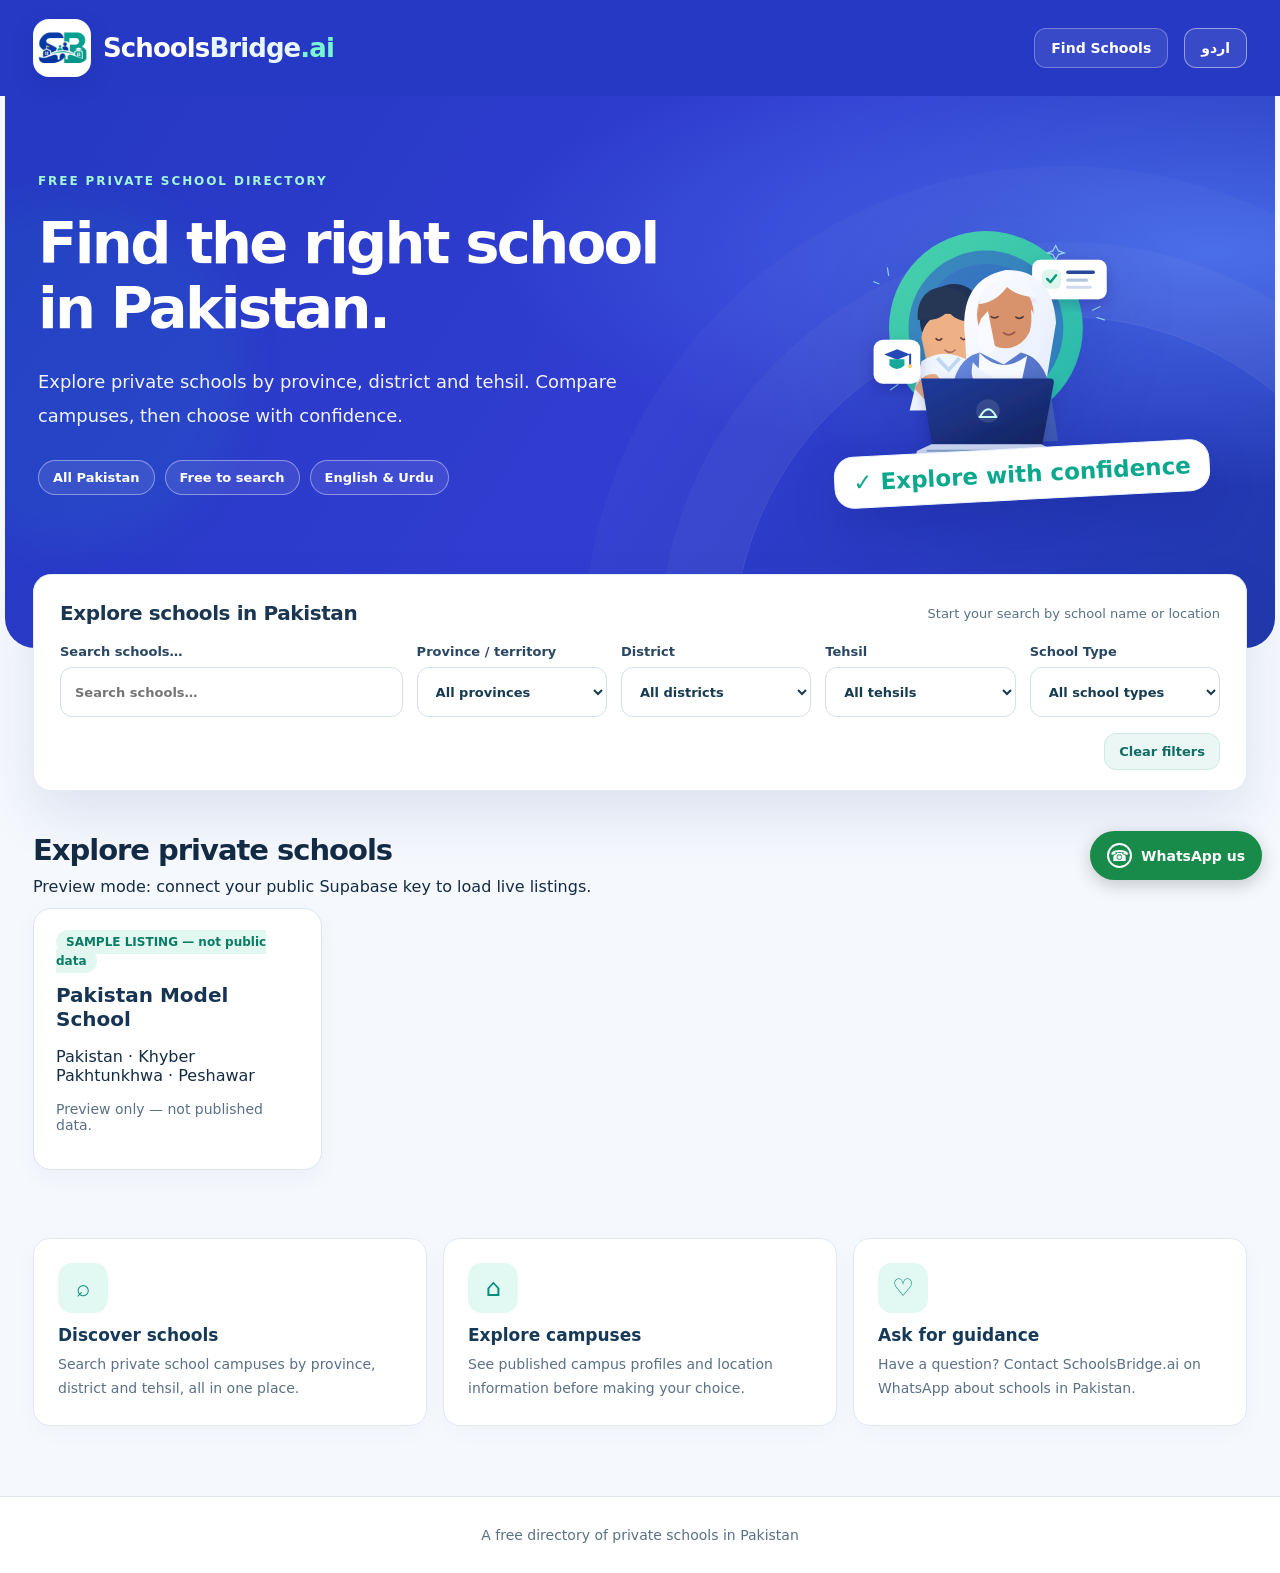
==== commit fa1f2087: "Separate public website and Super Admin dashboard" ====
--- a/index.html
+++ b/index.html
@@ -34,7 +34,7 @@
  </style>
 </head>
 <body>
- <header><div class="topbar"><a class="brand" href="#" id="homeLink" aria-label="SchoolsBridge.ai home"><span class="brand-icon"><img src="schoolsbridge-mark.png" alt="" width="46" height="46"></span><span class="brand-light">Schools<span class="brand-bridge">Bridge</span><span class="brand-dot">.ai</span></span></a><nav aria-label="Main navigation"><button id="navDirectory" class="active" type="button" data-i18n="directory">Find Schools</button><button id="navAdmin" type="button" data-i18n="admin">Super Admin</button><button id="languageButton" type="button" aria-label="Switch language">اردو</button></nav></div></header>
+ <header><div class="topbar"><a class="brand" href="#" id="homeLink" aria-label="SchoolsBridge.ai home"><span class="brand-icon"><img src="schoolsbridge-mark.png" alt="" width="46" height="46"></span><span class="brand-light">Schools<span class="brand-bridge">Bridge</span><span class="brand-dot">.ai</span></span></a><nav aria-label="Main navigation"><button id="navDirectory" class="active" type="button" data-i18n="directory">Find Schools</button><button id="navAdmin" type="button" hidden aria-hidden="true" tabindex="-1" data-i18n="admin">Super Admin</button><button id="languageButton" type="button" aria-label="Switch language">اردو</button></nav></div></header>
  <main>
   <section id="directoryView">
    <section class="hero" aria-labelledby="mainHeading">
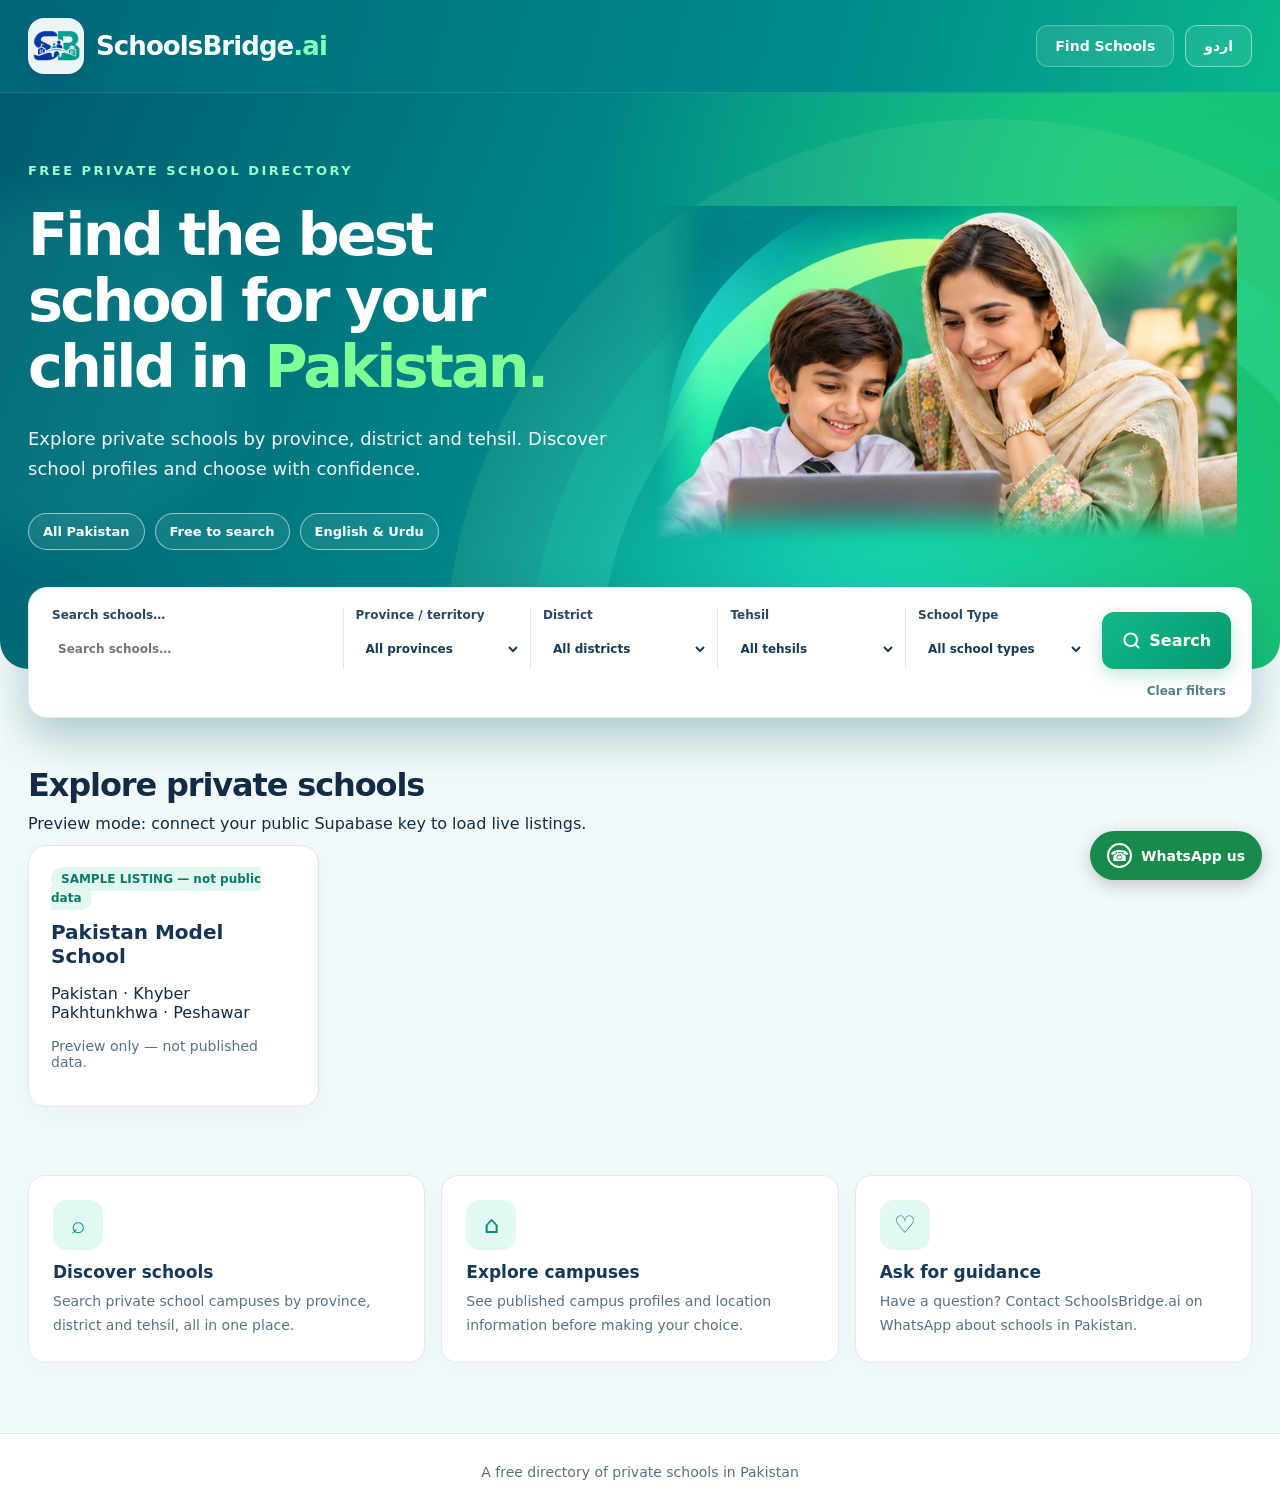
==== commit 37d6d81a: "Update SchoolsBridge.ai teal and green homepage" ====
--- a/index.html
+++ b/index.html
@@ -31,7 +31,90 @@
 @media(max-width:640px){main{padding:0 14px 45px}.topbar{padding:14px}.brand{font-size:21px;gap:8px}.brand-icon{width:43px;height:43px;border-radius:12px}.topbar nav{width:100%;justify-content:space-between}.topbar nav button{font-size:12px;padding:9px 12px}.hero{margin:0 -14px;border-radius:0 0 23px 23px;padding:35px 22px 90px;min-height:0}.hero-layout{grid-template-columns:1fr}.hero h1{font-size:clamp(36px,9.3vw,50px);max-width:550px}.hero-copy>p:not(.eyebrow){font-size:15px;line-height:1.7}.hero-visual{min-height:0;max-height:240px;overflow:hidden}.hero-visual img{width:70%;max-width:290px;margin:-35px auto -100px}.chips span{font-size:11px;padding:7px 9px}.searchbox{margin:-54px 0 34px;padding:20px 16px;box-shadow:0 12px 30px #19388624}.searchbox-head{margin-bottom:15px}.searchgrid{grid-template-columns:1fr 1fr;gap:10px}.searchgrid>label:first-child{grid-column:1/-1}.searchgrid label{font-size:12px}.searchgrid input,.searchgrid select{padding:10px;font-size:13px;height:45px}.value-props{gap:12px}.headline h2{font-size:25px}.metrics,.formgrid{grid-template-columns:1fr}.formgrid .full{grid-column:auto}#adminView h1{font-size:30px}}
 @media(max-width:380px){.searchgrid{grid-template-columns:1fr}.searchgrid>label:first-child{grid-column:auto}.brand{font-size:19px}.hero h1{font-size:36px}}
 
- </style>
+ 
+/* Teal homepage refresh — public presentation only; all app.js integration IDs stay intact. */
+:root{--deep:#053c51;--royal:#04778c;--royal2:#08ab93;--aqua:#5cf2b4;--teal:#079981;--ink:#142b45;--muted:#577184;--line:#d9e9ed;--surface:#f2f9fa}
+body:not(.admin-page){background:#f2f9fa}
+header{background:linear-gradient(105deg,#006778 0%,#008c8b 66%,#0ab78b 100%);border-bottom:1px solid #ffffff1c}
+.topbar{max-width:1370px;padding:18px 28px}
+.brand{font-size:26px}.brand-icon{width:56px;height:56px;background:#ffffffed}
+.brand-dot{color:#82ffba}.brand-bridge{color:#f0fff9}
+.topbar nav{gap:11px}.topbar nav button,.topbar nav .nav-guide{border:1px solid #ffffff70;background:#ffffff18;border-radius:12px;padding:12px 18px;text-decoration:none;color:white;font-size:14px;font-weight:760;line-height:1.2}
+.topbar nav .nav-guide:hover,.topbar nav .nav-guide:focus-visible{background:#ffffff35}
+#languageButton{margin-left:0;background:#ffffff14}
+main{max-width:1370px}
+.hero{background:
+ radial-gradient(circle at 87% 16%,#29d766a3 0%,transparent 42%),
+ radial-gradient(circle at 69% 98%,#2fffd68a 0%,transparent 43%),
+ linear-gradient(112deg,#005b70 0%,#008989 45%,#00ad97 71%,#16be6c 100%);
+ border-radius:0 0 28px 28px;min-height:535px;padding:60px max(28px,calc((100vw - 1370px) / 2 + 28px)) 119px}
+.hero:before{border:0;right:-100px;bottom:-385px;width:780px;height:780px;box-shadow:0 0 0 70px #1bfeb918,0 0 0 155px #d1ffbe14;z-index:-1}
+.hero:after{background:#5dffd615}
+.hero-layout{max-width:1314px;grid-template-columns:minmax(0,1.08fr) minmax(470px,1fr);gap:0}
+.hero-copy{position:relative;z-index:2;padding:10px 0 0}
+.hero .eyebrow{font-size:13px;letter-spacing:.19em;margin-bottom:24px;color:#9cffc7}
+.hero h1{font-size:clamp(43px,4.6vw,68px);max-width:750px;margin:0 0 24px;line-height:1.12;letter-spacing:-.049em;text-wrap:balance}
+.hero h1 strong{color:#81ff97}
+.hero-copy>p.hero-description{max-width:660px;font-size:18px;line-height:1.7;margin-bottom:28px}
+.chips span{background:#ffffff13;border-color:#ffffff8c;padding:10px 14px}
+.hero-visual{align-self:stretch;justify-content:end;min-height:375px;overflow:visible;position:relative;z-index:1}
+.hero-visual img{display:block;width:min(100%,730px);max-width:none;object-fit:contain;filter:none;margin:13px -65px -35px -15px}
+.hero-visual-bubble{display:none}
+.searchbox{margin:-82px 0 48px;z-index:7;padding:20px;border-radius:19px;box-shadow:0 18px 45px #075d6550}
+.searchbox-head{display:none}
+.searchgrid{display:grid;grid-template-columns:minmax(205px,1.65fr) repeat(4,minmax(112px,1fr)) minmax(128px,.72fr);gap:9px;align-items:end}
+.searchgrid label{min-width:0;gap:7px;border-right:1px solid #dfedf0;padding:0 9px 0 3px;font-size:12px}
+.searchgrid label:nth-of-type(5){border-right:0}
+.searchgrid input,.searchgrid select{border:0;padding:10px 6px;height:40px;background:#fff;font-weight:590;box-shadow:none}
+.searchgrid input:focus,.searchgrid select:focus{box-shadow:0 2px 0 #04ae87;border-radius:0}
+.search-submit{border:0!important;height:57px;border-radius:12px!important;background:linear-gradient(135deg,#11b989,#06986e)!important;color:white!important;font-size:16px;font-weight:790;box-shadow:0 6px 18px #049b7340;display:flex;align-items:center;justify-content:center;gap:8px}
+.search-submit:hover{background:linear-gradient(135deg,#06986e,#037b62)!important}
+.searchbox .toolbar{margin:8px 0 -8px;justify-content:end}
+.searchbox .toolbar button{background:transparent;border:0;color:#547c85;font-size:12px;padding:7px 5px}
+.listings-section{scroll-margin-top:24px}.listings-section .headline h2{font-size:32px}
+#whySchoolsBridge{scroll-margin-top:30px}
+body.rtl .hero-visual img{transform:scaleX(-1)}
+@media(max-width:1220px){
+ .hero-layout{grid-template-columns:minmax(0,1.1fr) minmax(350px,.84fr)}
+ .hero h1{font-size:clamp(37px,4.6vw,56px)}
+ .hero-visual img{width:calc(100% + 80px);margin-right:-50px}
+ .searchgrid{grid-template-columns:minmax(170px,1.45fr) repeat(4,minmax(100px,1fr)) 105px;gap:4px}
+ .searchbox{padding:15px}.searchgrid label{padding-right:3px}.search-submit{font-size:13px}
+}
+@media(max-width:980px){
+ .hero{padding:42px 24px 117px}
+ .hero-layout{grid-template-columns:1.05fr .85fr;gap:0}
+ .hero-visual{min-height:330px;align-items:end}.hero-visual img{width:115%;margin:0 -35px 3px -5px}
+ .searchgrid{grid-template-columns:repeat(3,minmax(0,1fr));gap:12px}
+ .searchgrid>label:first-child{grid-column:span 2}
+ .search-submit{grid-column:span 1;height:52px}
+ .searchgrid label{border:0;border-bottom:1px solid #e6eff1}
+ .searchbox{margin-top:-66px}
+}
+@media(max-width:650px){
+ .topbar{padding:13px 15px;gap:8px}
+ .brand{font-size:19px}.brand-icon{width:44px;height:44px}
+ .topbar nav{width:auto;gap:5px}.topbar nav .nav-guide{display:none}.topbar nav button{font-size:12px;padding:9px 10px}
+ .hero{margin:0 -14px;padding:32px 21px 90px;border-radius:0 0 22px 22px;min-height:0}
+ .hero-layout{grid-template-columns:1fr}
+ .hero h1{font-size:clamp(37px,8.5vw,54px);max-width:580px}
+ .hero-copy>p.hero-description{font-size:15px;line-height:1.55}
+ .hero .eyebrow{font-size:10px;letter-spacing:.14em;margin-bottom:16px}
+ .hero-visual{max-height:290px;min-height:248px;overflow:hidden;justify-content:center}
+ .hero-visual img{width:min(520px,115%);max-width:none;margin:0 auto -25px;object-fit:contain}
+ .searchbox{margin:-55px 0 35px;padding:17px 15px}
+ .searchgrid{grid-template-columns:repeat(2,minmax(0,1fr));gap:9px}
+ .searchgrid>label:first-child{grid-column:1/-1}
+ .searchgrid label{padding:0 3px 6px;font-size:11px}
+ .searchgrid input,.searchgrid select{height:35px;font-size:13px;padding:5px 3px}
+ .search-submit{grid-column:1/-1;height:49px;font-size:15px}
+ .chips{gap:7px}.chips span{font-size:11px;padding:7px 9px}
+ .listings-section .headline h2{font-size:25px}
+ #schoolsbridgeWhatsapp.sb-whatsapp-float{right:12px;bottom:13px;padding:11px!important;gap:0}#schoolsbridgeWhatsapp [data-i18n="chatWhatsapp"]{display:none!important}
+}
+@media(max-width:390px){.topbar nav .nav-guide{display:none}.brand{font-size:17px}.brand-icon{width:36px;height:36px}.hero h1{font-size:36px}}
+
+</style>
 </head>
 <body>
  <header><div class="topbar"><a class="brand" href="#" id="homeLink" aria-label="SchoolsBridge.ai home"><span class="brand-icon"><img src="schoolsbridge-mark.png" alt="" width="46" height="46"></span><span class="brand-light">Schools<span class="brand-bridge">Bridge</span><span class="brand-dot">.ai</span></span></a><nav aria-label="Main navigation"><button id="navDirectory" class="active" type="button" data-i18n="directory">Find Schools</button><button id="navAdmin" type="button" hidden aria-hidden="true" tabindex="-1" data-i18n="admin">Super Admin</button><button id="languageButton" type="button" aria-label="Switch language">اردو</button></nav></div></header>
@@ -41,20 +124,20 @@
     <div class="hero-layout">
      <div class="hero-copy">
       <p class="eyebrow" data-i18n="freeTag">FREE PRIVATE SCHOOL DIRECTORY</p>
-      <h1 id="mainHeading" data-i18n="heroTitle">Find the right school in Pakistan.</h1>
-      <p data-i18n="heroText">Explore private schools by province, district and tehsil. Compare campuses, then choose with confidence.</p>
+      <h1 id="mainHeading"><span class="home-en">Find the best school for your child in <strong>Pakistan.</strong></span><span class="home-ur">پاکستان میں اپنے بچوں کے لیے بہترین اسکول تلاش کریں۔</span></h1>
+      <p class="hero-description"><span class="home-en">Explore private schools by province, district and tehsil. Discover school profiles and choose with confidence.</span><span class="home-ur">صوبے، ضلع اور تحصیل کے مطابق نجی اسکول تلاش کریں، ان کی معلومات دیکھیں اور اعتماد سے فیصلہ کریں۔</span></p>
       <div class="chips"><span data-i18n="wholePakistan">All Pakistan</span><span data-i18n="freeForever">Free to search</span><span data-i18n="bilingual">English &amp; Urdu</span></div>
      </div>
-     <div class="hero-visual" aria-hidden="true"><img src="schoolsbridge-hero.svg" alt="" width="740" height="660"><div class="hero-visual-bubble"><span>✓</span><span class="home-en">Explore with confidence</span><span class="home-ur">اطمینان سے تلاش کریں</span></div></div>
+     <div class="hero-visual" aria-hidden="true"><img src="schoolsbridge-family.webp" alt="" width="720" height="414" decoding="async" fetchpriority="high"></div>
     </div>
    </section>
    <section class="searchbox" aria-label="Find schools filters">
     <div class="searchbox-head"><h2 class="home-en">Explore schools in Pakistan</h2><h2 class="home-ur">پاکستان میں اسکول تلاش کریں</h2><p class="home-en">Start your search by school name or location</p><p class="home-ur">اسکول کے نام یا مقام سے تلاش شروع کریں</p></div>
-    <div class="searchgrid"><label><span data-i18n="searchSchool">Search schools…</span><input id="nameFilter" data-ph="searchSchool" placeholder="Search schools…" autocomplete="off" /></label><label><span data-i18n="province">Province / territory</span><select id="provinceFilter"><option>All provinces</option></select></label><label><span data-i18n="district">District</span><select id="districtFilter"><option>All districts</option></select></label><label><span data-i18n="tehsil">Tehsil</span><select id="tehsilFilter"><option>All tehsils</option></select></label></div>
+    <div class="searchgrid"><label><span data-i18n="searchSchool">Search schools…</span><input id="nameFilter" data-ph="searchSchool" placeholder="Search schools…" autocomplete="off" /></label><label><span data-i18n="province">Province / territory</span><select id="provinceFilter"><option>All provinces</option></select></label><label><span data-i18n="district">District</span><select id="districtFilter"><option>All districts</option></select></label><label><span data-i18n="tehsil">Tehsil</span><select id="tehsilFilter"><option>All tehsils</option></select></label><button class="search-submit" id="searchSchoolsButton" type="button"><svg xmlns="http://www.w3.org/2000/svg" width="19" height="19" viewBox="0 0 24 24" fill="none" stroke="currentColor" stroke-width="2.5" stroke-linecap="round" stroke-linejoin="round" aria-hidden="true"><circle cx="11" cy="11" r="8"/><path d="m21 21-4.4-4.4"/></svg><span class="home-en">Search</span><span class="home-ur">تلاش کریں</span></button></div>
     <div class="toolbar"><button id="clearFilters" type="button" data-i18n="clearFilters">Clear filters</button></div>
    </section>
-   <section class="listings-section"><div class="headline"><h2 data-i18n="explore">Explore private schools</h2><span class="secondary" id="searchCount"></span></div><p class="status" id="publicNotice"></p><div id="schoolCards" class="cards"></div></section>
-   <section class="value-props" aria-label="Why use SchoolsBridge.ai">
+   <section class="listings-section" id="schoolResults"><div class="headline"><h2 data-i18n="explore">Explore private schools</h2><span class="secondary" id="searchCount"></span></div><p class="status" id="publicNotice"></p><div id="schoolCards" class="cards"></div></section>
+   <section class="value-props" id="whySchoolsBridge" aria-label="Why use SchoolsBridge.ai">
     <div class="value-card"><span class="value-icon" aria-hidden="true">⌕</span><h3><span class="home-en">Discover schools</span><span class="home-ur">اسکول دریافت کریں</span></h3><p><span class="home-en">Search private school campuses by province, district and tehsil, all in one place.</span><span class="home-ur">پاکستان بھر میں نجی اسکولوں کو صوبے، ضلع اور تحصیل کے مطابق تلاش کریں۔</span></p></div>
     <div class="value-card"><span class="value-icon" aria-hidden="true">⌂</span><h3><span class="home-en">Explore campuses</span><span class="home-ur">کیمپس کی معلومات دیکھیں</span></h3><p><span class="home-en">See published campus profiles and location information before making your choice.</span><span class="home-ur">شائع شدہ کیمپس کی معلومات اور مقام دیکھ کر بہتر فیصلہ کریں۔</span></p></div>
     <div class="value-card"><span class="value-icon" aria-hidden="true">♡</span><h3><span class="home-en">Ask for guidance</span><span class="home-ur">رہنمائی حاصل کریں</span></h3><p><span class="home-en">Have a question? Contact SchoolsBridge.ai on WhatsApp about schools in Pakistan.</span><span class="home-ur">کسی اسکول کے بارے میں سوال ہو تو SchoolsBridge.ai سے واٹس ایپ پر رابطہ کریں۔</span></p></div>
@@ -70,5 +153,11 @@
  <footer data-i18n="footerText">A free directory of private schools in Pakistan</footer>
  <div class="modalOverlay" id="modalOverlay" hidden><section class="modal"><div class="modalheading"><h2 id="modalTitle">Add campus</h2><button type="button" id="closeModal" aria-label="Close dialog">✕</button></div><div id="modalBody"></div></section></div>
  <script src="config.js"></script><script src="app.js" defer></script>
+ <script>
+ document.addEventListener('DOMContentLoaded', function () {
+   const button=document.getElementById('searchSchoolsButton');
+   if(button)button.addEventListener('click',function(){document.getElementById('schoolResults').scrollIntoView({behavior:'smooth',block:'start'});});
+ });
+ </script>
 </body>
 </html>
